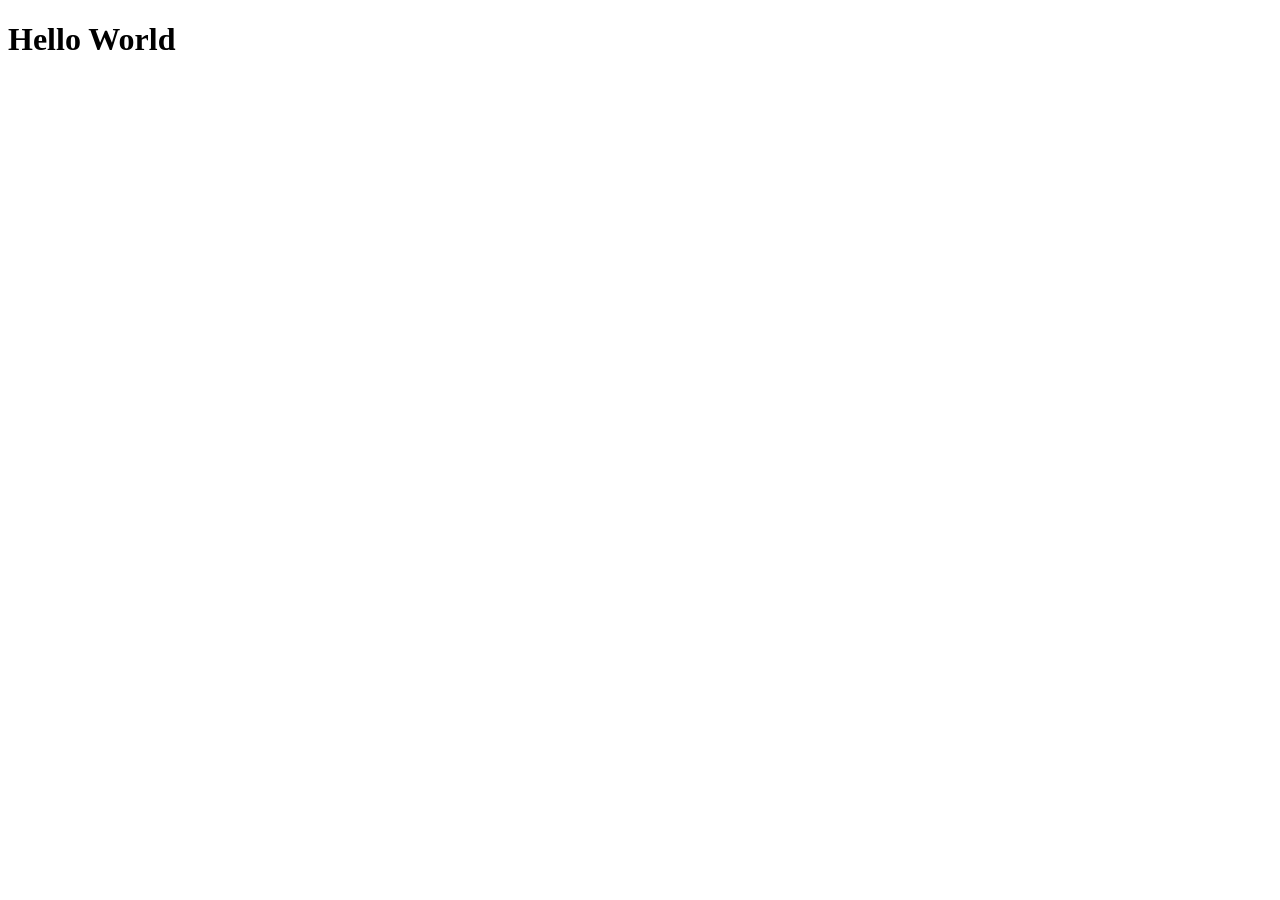
==== index.html @ 7d422c96 "starting_template" ====
<!doctype html>
<html lang="en">
  <head>
    <meta charset="UTF-8" />
    <meta name="viewport" content="width=device-width, initial-scale=1.0" />
    <title>Document</title>
  </head>
  <body>
    <h1>Hello World</h1>
  </body>
</html>
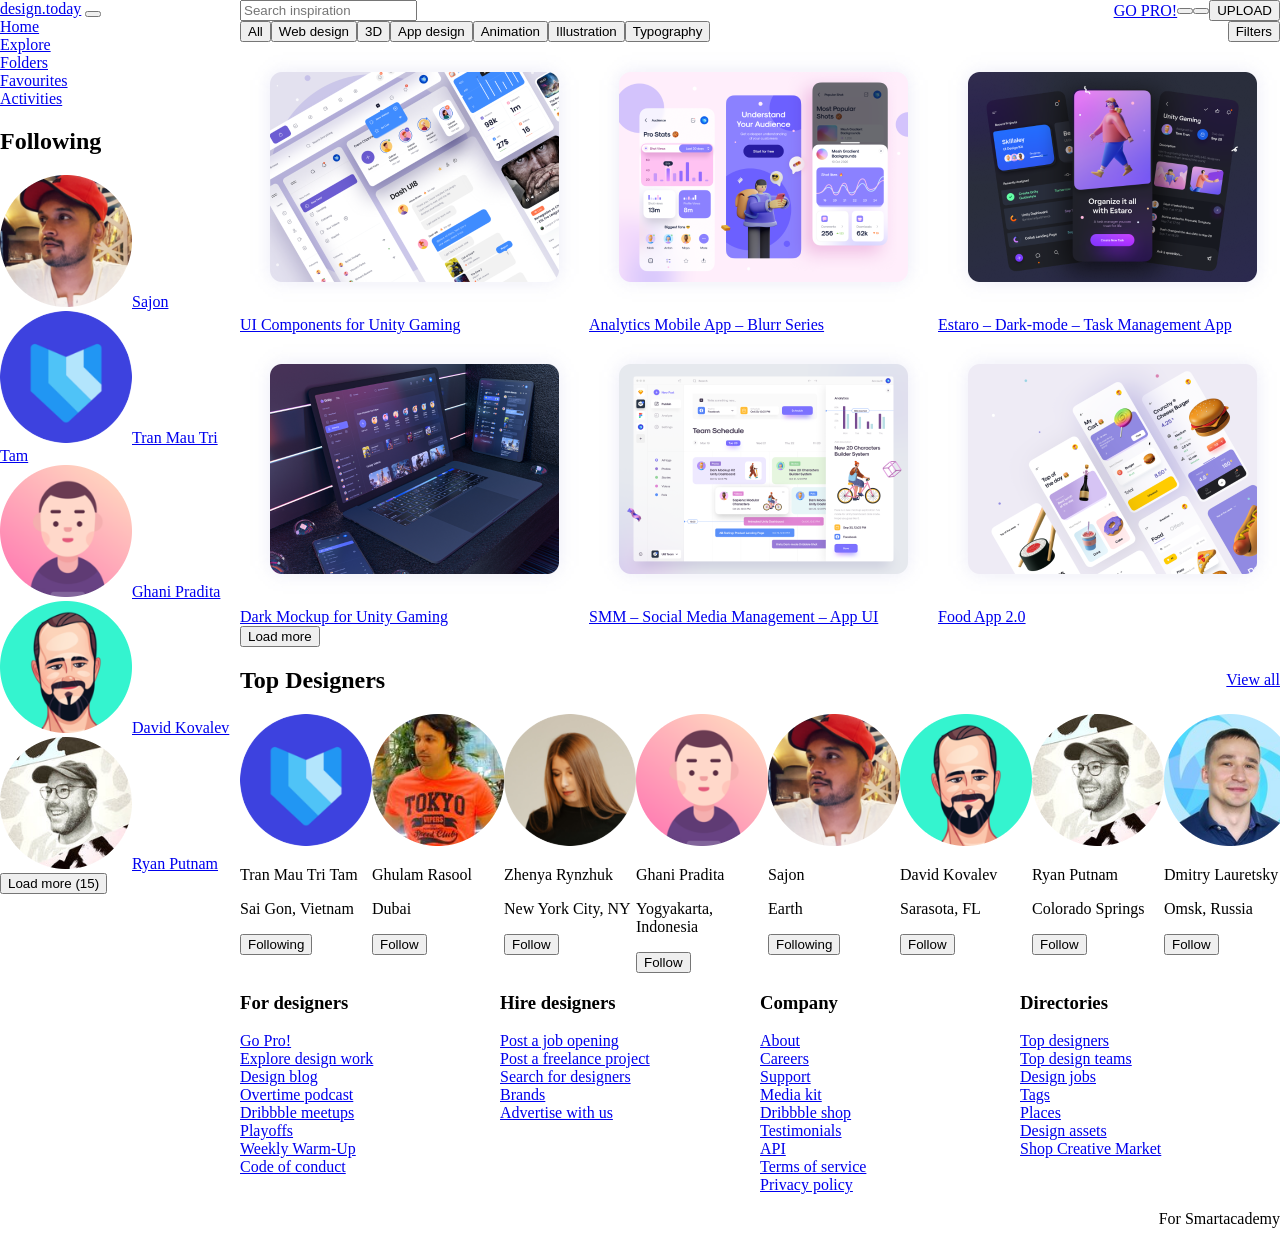
==== commit db9eb617: "added image assets. integrated in index file." ====
--- a/index.html
+++ b/index.html
@@ -3,9 +3,291 @@
   <head>
     <meta charset="UTF-8" />
     <meta name="viewport" content="width=device-width, initial-scale=1.0" />
-    <title>Document</title>
+    <title>Midterm Project</title>
+    <link rel="stylesheet" href="style.css" />
   </head>
   <body>
-    <h1>Hello World</h1>
+    <div class="app">
+      <!-- Left sidebar -->
+      <aside class="sidebar">
+        <div class="sidebar__header">
+          <a href="index.html" class="logo">design.today</a>
+          <button
+            type="button"
+            class="sidebar__menu"
+            aria-label="Menu"
+          ></button>
+        </div>
+
+        <nav class="sidebar__nav" aria-label="Primary">
+          <ul>
+            <li><a href="index.html" class="is-active">Home</a></li>
+            <li><a href="#">Explore</a></li>
+            <li><a href="#">Folders</a></li>
+            <li><a href="#">Favourites</a></li>
+            <li><a href="#">Activities</a></li>
+          </ul>
+        </nav>
+
+        <section class="sidebar__following">
+          <h2>Following</h2>
+          <ul>
+            <li>
+              <a href="#"
+                ><img src="src/images/Rectangle 67.png" alt="" /><span
+                  >Sajon</span
+                ></a
+              >
+            </li>
+            <li>
+              <a href="#"
+                ><img src="src/images/Rectangle 65.png" alt="" /><span
+                  >Tran Mau Tri Tam</span
+                ></a
+              >
+            </li>
+            <li>
+              <a href="#"
+                ><img src="src/images/Rectangle 70.png" alt="" /><span
+                  >Ghani Pradita</span
+                ></a
+              >
+            </li>
+            <li>
+              <a href="#"
+                ><img src="src/images/Rectangle 71.png" alt="" /><span
+                  >David Kovalev</span
+                ></a
+              >
+            </li>
+            <li>
+              <a href="#"
+                ><img src="src/images/Rectangle 68.png" alt="" /><span
+                  >Ryan Putnam</span
+                ></a
+              >
+            </li>
+          </ul>
+          <button type="button">Load more (15)</button>
+        </section>
+      </aside>
+
+      <!-- Main column -->
+      <div class="main">
+        <header class="topbar">
+          <form class="search" role="search">
+            <input type="search" placeholder="Search inspiration" />
+          </form>
+          <div class="topbar__actions">
+            <a href="#">GO PRO!</a>
+            <button type="button" aria-label="Messages"></button>
+            <button type="button" aria-label="Notifications"></button>
+            <a href="profile.html" aria-label="Profile"></a>
+            <button type="button" class="btn-upload">UPLOAD</button>
+          </div>
+        </header>
+
+        <main>
+          <!-- Category filters -->
+          <div class="filters">
+            <ul class="categories">
+              <li><button type="button" class="is-active">All</button></li>
+              <li><button type="button">Web design</button></li>
+              <li><button type="button">3D</button></li>
+              <li><button type="button">App design</button></li>
+              <li><button type="button">Animation</button></li>
+              <li><button type="button">Illustration</button></li>
+              <li><button type="button">Typography</button></li>
+            </ul>
+            <button type="button" class="filters__toggle">Filters</button>
+          </div>
+
+          <!-- Project gallery -->
+          <section class="gallery" aria-label="Projects">
+            <article class="shot">
+              <a href="#"
+                ><img src="src/images/Rectangle 45.png" alt="" /><span
+                  >UI Components for Unity Gaming</span
+                ></a
+              >
+            </article>
+            <article class="shot">
+              <a href="#"
+                ><img src="src/images/Rectangle 46.png" alt="" /><span
+                  >Analytics Mobile App – Blurr Series</span
+                ></a
+              >
+            </article>
+            <article class="shot">
+              <a href="#"
+                ><img src="src/images/Rectangle 47.png" alt="" /><span
+                  >Estaro – Dark-mode – Task Management App</span
+                ></a
+              >
+            </article>
+            <article class="shot">
+              <a href="#"
+                ><img src="src/images/Rectangle 48.png" alt="" /><span
+                  >Live streaming application for gamers.</span
+                ></a
+              >
+            </article>
+            <article class="shot">
+              <a href="#"
+                ><img src="src/images/Rectangle 45-1.png" alt="" /><span
+                  >Dark Mockup for Unity Gaming</span
+                ></a
+              >
+            </article>
+            <article class="shot">
+              <a href="#"
+                ><img src="src/images/Rectangle 46-1.png" alt="" /><span
+                  >SMM – Social Media Management – App UI</span
+                ></a
+              >
+            </article>
+            <article class="shot">
+              <a href="#"
+                ><img src="src/images/Rectangle 47-1.png" alt="" /><span
+                  >Food App 2.0</span
+                ></a
+              >
+            </article>
+            <article class="shot">
+              <a href="#"
+                ><img src="src/images/Rectangle 48-1.png" alt="" /><span
+                  >Live streaming application for gamers.</span
+                ></a
+              >
+            </article>
+          </section>
+
+          <button type="button" class="load-more">Load more</button>
+
+          <!-- Top designers -->
+          <section class="top-designers">
+            <div class="top-designers__header">
+              <h2>Top Designers</h2>
+              <a href="#">View all</a>
+            </div>
+            <ul class="designer-list">
+              <li>
+                <img src="src/images/Rectangle 65.png" alt="" />
+                <p>Tran Mau Tri Tam</p>
+                <p>Sai Gon, Vietnam</p>
+                <button type="button">Following</button>
+              </li>
+              <li>
+                <img src="src/images/Rectangle 69.png" alt="" />
+                <p>Ghulam Rasool</p>
+                <p>Dubai</p>
+                <button type="button">Follow</button>
+              </li>
+              <li>
+                <img src="src/images/Rectangle 66.png" alt="" />
+                <p>Zhenya Rynzhuk</p>
+                <p>New York City, NY</p>
+                <button type="button">Follow</button>
+              </li>
+              <li>
+                <img src="src/images/Rectangle 70.png" alt="" />
+                <p>Ghani Pradita</p>
+                <p>Yogyakarta, Indonesia</p>
+                <button type="button">Follow</button>
+              </li>
+              <li>
+                <img src="src/images/Rectangle 67.png" alt="" />
+                <p>Sajon</p>
+                <p>Earth</p>
+                <button type="button">Following</button>
+              </li>
+              <li>
+                <img src="src/images/Rectangle 71.png" alt="" />
+                <p>David Kovalev</p>
+                <p>Sarasota, FL</p>
+                <button type="button">Follow</button>
+              </li>
+              <li>
+                <img src="src/images/Rectangle 68.png" alt="" />
+                <p>Ryan Putnam</p>
+                <p>Colorado Springs</p>
+                <button type="button">Follow</button>
+              </li>
+              <li>
+                <img src="src/images/Rectangle 72.png" alt="" />
+                <p>Dmitry Lauretsky</p>
+                <p>Omsk, Russia</p>
+                <button type="button">Follow</button>
+              </li>
+            </ul>
+          </section>
+        </main>
+
+        <footer class="footer">
+          <div class="footer__columns">
+            <div>
+              <h3>For designers</h3>
+              <ul>
+                <li><a href="#">Go Pro!</a></li>
+                <li><a href="#">Explore design work</a></li>
+                <li><a href="#">Design blog</a></li>
+                <li><a href="#">Overtime podcast</a></li>
+                <li><a href="#">Dribbble meetups</a></li>
+                <li><a href="#">Playoffs</a></li>
+                <li><a href="#">Weekly Warm-Up</a></li>
+                <li><a href="#">Code of conduct</a></li>
+              </ul>
+            </div>
+
+            <div>
+              <h3>Hire designers</h3>
+              <ul>
+                <li><a href="#">Post a job opening</a></li>
+                <li><a href="#">Post a freelance project</a></li>
+                <li><a href="#">Search for designers</a></li>
+                <li><a href="#">Brands</a></li>
+                <li><a href="#">Advertise with us</a></li>
+              </ul>
+            </div>
+
+            <div>
+              <h3>Company</h3>
+              <ul>
+                <li><a href="#">About</a></li>
+                <li><a href="#">Careers</a></li>
+                <li><a href="#">Support</a></li>
+                <li><a href="#">Media kit</a></li>
+                <li><a href="#">Dribbble shop</a></li>
+                <li><a href="#">Testimonials</a></li>
+                <li><a href="#">API</a></li>
+                <li><a href="#">Terms of service</a></li>
+                <li><a href="#">Privacy policy</a></li>
+              </ul>
+            </div>
+
+            <div>
+              <h3>Directories</h3>
+              <ul>
+                <li><a href="#">Top designers</a></li>
+                <li><a href="#">Top design teams</a></li>
+                <li><a href="#">Design jobs</a></li>
+                <li><a href="#">Tags</a></li>
+                <li><a href="#">Places</a></li>
+                <li><a href="#">Design assets</a></li>
+                <li><a href="#">Shop Creative Market</a></li>
+              </ul>
+            </div>
+          </div>
+          <div class="footer__bottom">
+            <ul class="social">
+              <li><a href="#" aria-label="Facebook"></a></li>
+              <li><a href="#" aria-label="Instagram"></a></li>
+              <li><a href="#" aria-label="Twitter"></a></li>
+            </ul>
+            <p>For Smartacademy</p>
+          </div>
+        </footer>
+      </div>
+    </div>
   </body>
 </html>
--- a/style.css
+++ b/style.css
@@ -0,0 +1,83 @@
+/* Structural layout only — no visual styling */
+
+*,
+*::before,
+*::after {
+  box-sizing: border-box;
+}
+
+body {
+  margin: 0;
+}
+
+ul {
+  list-style: none;
+  margin: 0;
+  padding: 0;
+}
+
+.app {
+  display: flex;
+  min-height: 100vh;
+}
+
+.sidebar {
+  width: 240px;
+  flex-shrink: 0;
+}
+
+.main {
+  flex: 1;
+  min-width: 0;
+}
+
+.topbar {
+  display: flex;
+  align-items: center;
+  justify-content: space-between;
+}
+
+.topbar__actions {
+  display: flex;
+  align-items: center;
+}
+
+.filters {
+  display: flex;
+  align-items: center;
+  justify-content: space-between;
+}
+
+.categories {
+  display: flex;
+}
+
+.gallery {
+  display: grid;
+  grid-template-columns: repeat(4, 1fr);
+}
+
+.top-designers__header {
+  display: flex;
+  align-items: center;
+  justify-content: space-between;
+}
+
+.designer-list {
+  display: flex;
+}
+
+.footer__columns {
+  display: grid;
+  grid-template-columns: repeat(4, 1fr);
+}
+
+.footer__bottom {
+  display: flex;
+  align-items: center;
+  justify-content: space-between;
+}
+
+.social {
+  display: flex;
+}
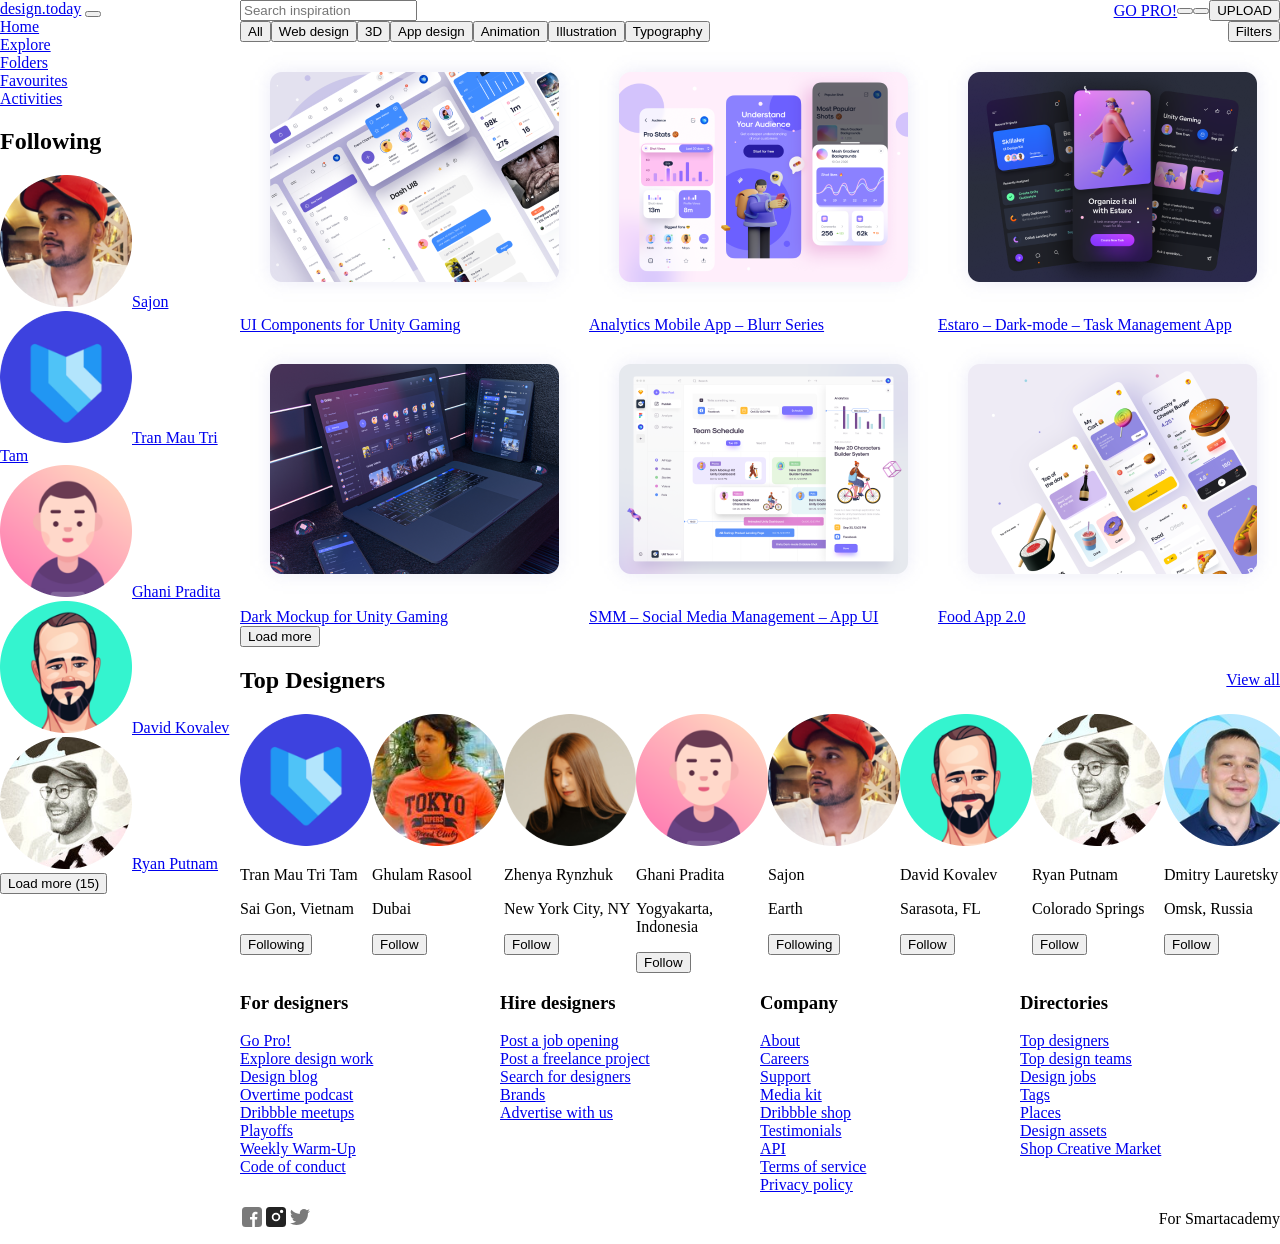
==== commit 7654674a: "added profile page content" ====
--- a/index.html
+++ b/index.html
@@ -12,14 +12,10 @@
       <aside class="sidebar">
         <div class="sidebar__header">
           <a href="index.html" class="logo">design.today</a>
-          <button
-            type="button"
-            class="sidebar__menu"
-            aria-label="Menu"
-          ></button>
+          <button type="button" class="sidebar__menu"></button>
         </div>
 
-        <nav class="sidebar__nav" aria-label="Primary">
+        <nav class="sidebar__nav">
           <ul>
             <li><a href="index.html" class="is-active">Home</a></li>
             <li><a href="#">Explore</a></li>
@@ -80,9 +76,9 @@
           </form>
           <div class="topbar__actions">
             <a href="#">GO PRO!</a>
-            <button type="button" aria-label="Messages"></button>
-            <button type="button" aria-label="Notifications"></button>
-            <a href="profile.html" aria-label="Profile"></a>
+            <button type="button"></button>
+            <button type="button"></button>
+            <a href="profile.html"></a>
             <button type="button" class="btn-upload">UPLOAD</button>
           </div>
         </header>
@@ -103,7 +99,7 @@
           </div>
 
           <!-- Project gallery -->
-          <section class="gallery" aria-label="Projects">
+          <section class="gallery">
             <article class="shot">
               <a href="#"
                 ><img src="src/images/Rectangle 45.png" alt="" /><span
@@ -280,9 +276,21 @@
           </div>
           <div class="footer__bottom">
             <ul class="social">
-              <li><a href="#" aria-label="Facebook"></a></li>
-              <li><a href="#" aria-label="Instagram"></a></li>
-              <li><a href="#" aria-label="Twitter"></a></li>
+              <li>
+                <a href="#"
+                  ><img src="src/images/Component 12 – 2.svg" alt=""
+                /></a>
+              </li>
+              <li>
+                <a href="#"
+                  ><img src="src/images/Component 13 – 2.svg" alt=""
+                /></a>
+              </li>
+              <li>
+                <a href="#"
+                  ><img src="src/images/Component 14 – 2.svg" alt=""
+                /></a>
+              </li>
             </ul>
             <p>For Smartacademy</p>
           </div>
--- a/style.css
+++ b/style.css
@@ -1,5 +1,3 @@
-/* Structural layout only — no visual styling */
-
 *,
 *::before,
 *::after {
@@ -81,3 +79,9 @@
 .social {
   display: flex;
 }
+
+/* profile.html */
+.orders-table {
+  width: 100%;
+  border-collapse: collapse;
+}
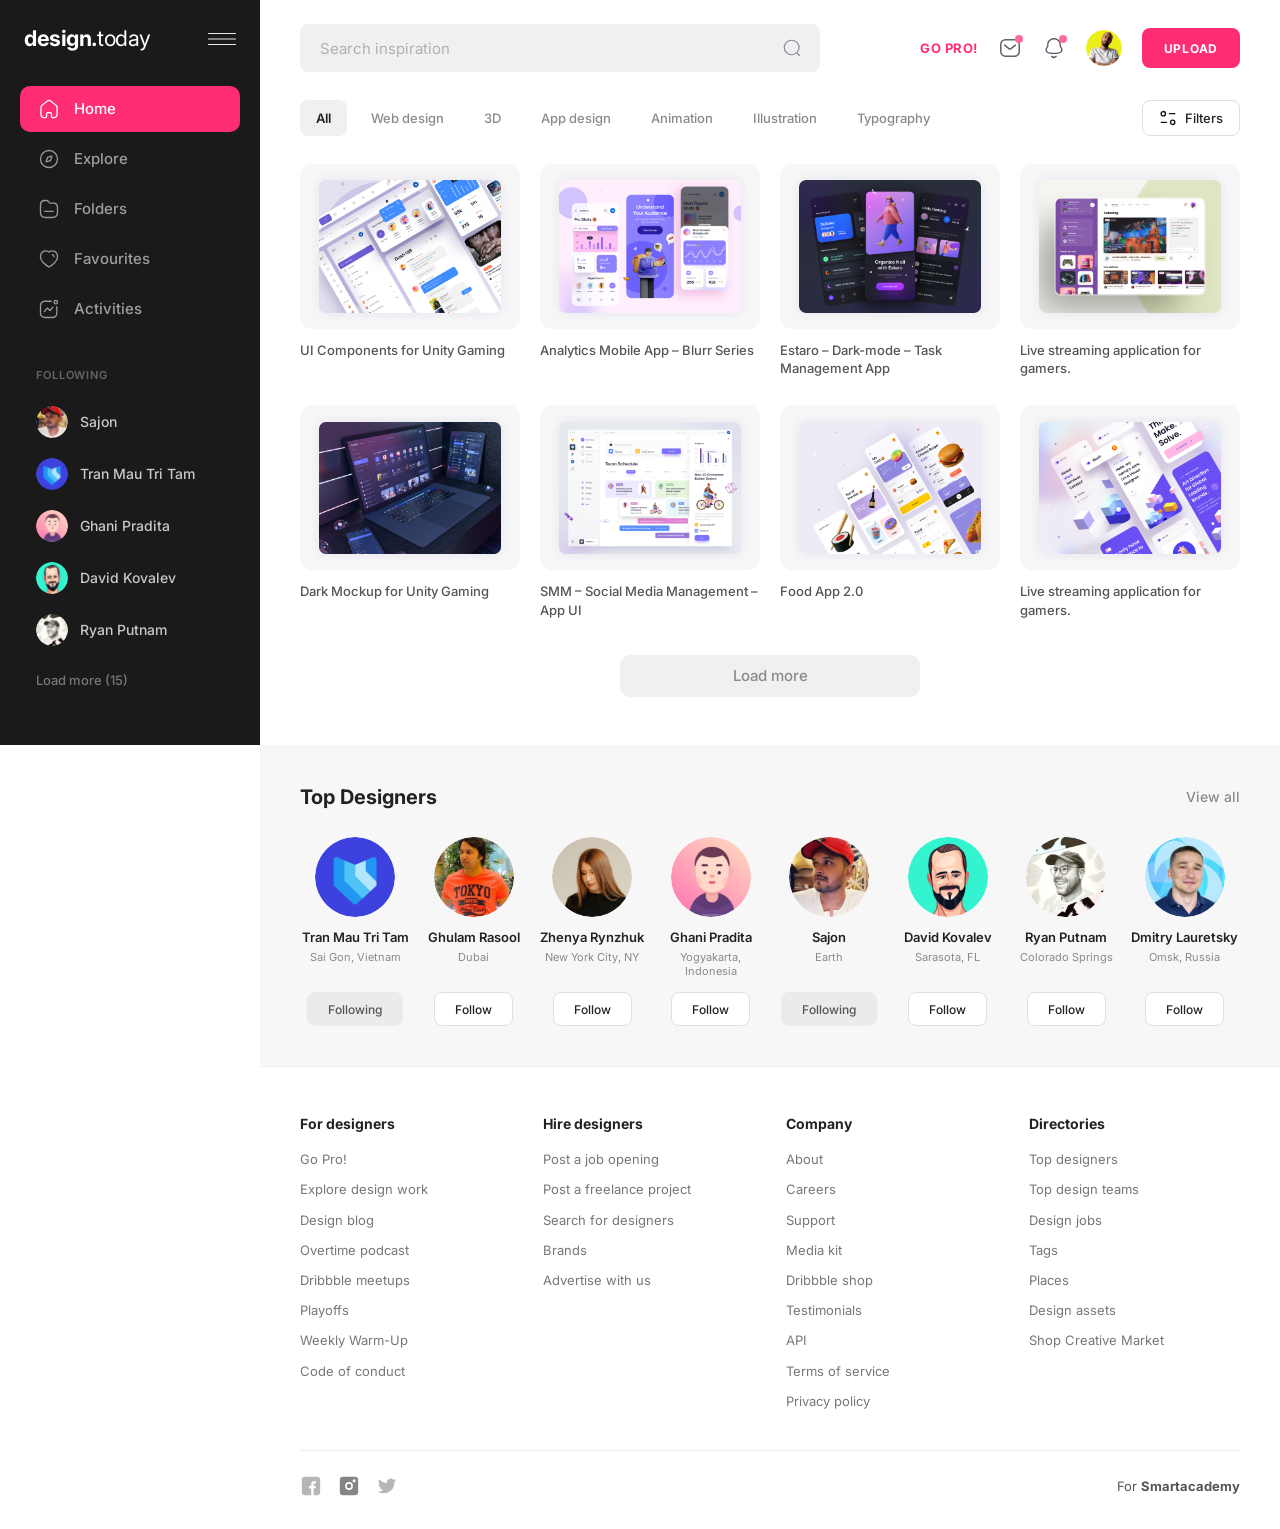
==== commit dff02e2a: "finalized the look - cut the grey sidebar length, added pink notifications circle, made rounded corn" ====
--- a/index.html
+++ b/index.html
@@ -8,294 +8,344 @@
   </head>
   <body>
     <div class="app">
-      <!-- Left sidebar -->
-      <aside class="sidebar">
-        <div class="sidebar__header">
-          <a href="index.html" class="logo">design.today</a>
-          <button type="button" class="sidebar__menu"></button>
+      <div class="app__top">
+        <!-- Left sidebar -->
+        <aside class="sidebar">
+          <div class="sidebar__header">
+            <a href="index.html" class="logo"><strong>design.</strong>today</a>
+            <button type="button" class="sidebar__menu" aria-label="Menu">
+              <img src="src/images/Group 7.svg" alt="" />
+            </button>
+          </div>
+
+          <nav class="sidebar__nav">
+            <ul>
+              <li>
+                <a href="index.html" class="is-active">
+                  <img src="src/images/Component 5 – 2.svg" alt="" width="22" height="22" />
+                  Home
+                </a>
+              </li>
+              <li>
+                <a href="#">
+                  <img src="src/images/Component 3 – 2.svg" alt="" width="22" height="22" />
+                  Explore
+                </a>
+              </li>
+              <li>
+                <a href="#">
+                  <img src="src/images/Component 4 – 2.svg" alt="" width="22" height="22" />
+                  Folders
+                </a>
+              </li>
+              <li>
+                <a href="#">
+                  <img
+                    class="sidebar__nav-icon--light"
+                    src="src/images/Component 6 – 2.svg"
+                    alt=""
+                    width="22"
+                    height="22"
+                  />
+                  Favourites
+                </a>
+              </li>
+              <li>
+                <a href="#">
+                  <img src="src/images/Component 1 – 2.svg" alt="" width="22" height="22" />
+                  Activities
+                </a>
+              </li>
+            </ul>
+          </nav>
+
+          <section class="sidebar__following">
+            <h2>Following</h2>
+            <ul>
+              <li>
+                <a href="#"
+                  ><img src="src/images/Rectangle 67.png" alt="" /><span
+                    >Sajon</span
+                  ></a
+                >
+              </li>
+              <li>
+                <a href="#"
+                  ><img src="src/images/Rectangle 65.png" alt="" /><span
+                    >Tran Mau Tri Tam</span
+                  ></a
+                >
+              </li>
+              <li>
+                <a href="#"
+                  ><img src="src/images/Rectangle 70.png" alt="" /><span
+                    >Ghani Pradita</span
+                  ></a
+                >
+              </li>
+              <li>
+                <a href="#"
+                  ><img src="src/images/Rectangle 71.png" alt="" /><span
+                    >David Kovalev</span
+                  ></a
+                >
+              </li>
+              <li>
+                <a href="#"
+                  ><img src="src/images/Rectangle 68.png" alt="" /><span
+                    >Ryan Putnam</span
+                  ></a
+                >
+              </li>
+            </ul>
+            <button type="button">Load more (15)</button>
+          </section>
+        </aside>
+
+        <!-- Main column -->
+        <div class="main">
+          <header class="topbar">
+            <form class="search" role="search">
+              <input type="search" placeholder="Search inspiration" />
+            </form>
+            <div class="topbar__actions">
+              <a href="#">GO PRO!</a>
+              <button
+                type="button"
+                class="topbar__icon"
+                aria-label="Notifications"
+              >
+                <img src="src/images/Component 11 – 2.svg" alt="" />
+                <span class="topbar__badge" aria-hidden="true"></span>
+              </button>
+              <button type="button" class="topbar__icon" aria-label="Messages">
+                <img src="src/images/Component 7 – 2.svg" alt="" />
+                <span class="topbar__badge" aria-hidden="true"></span>
+              </button>
+              <a href="profile.html" class="topbar__avatar">
+                <img src="src/images/Group 33.png" alt="Profile" />
+              </a>
+              <button type="button" class="btn-upload">UPLOAD</button>
+            </div>
+          </header>
+
+          <main>
+            <!-- Category filters -->
+            <div class="filters">
+              <ul class="categories">
+                <li><button type="button" class="is-active">All</button></li>
+                <li><button type="button">Web design</button></li>
+                <li><button type="button">3D</button></li>
+                <li><button type="button">App design</button></li>
+                <li><button type="button">Animation</button></li>
+                <li><button type="button">Illustration</button></li>
+                <li><button type="button">Typography</button></li>
+              </ul>
+              <button type="button" class="filters__toggle">
+                <img src="src/images/Group 18.svg" alt="" />
+                Filters
+              </button>
+            </div>
+
+            <!-- Project gallery -->
+            <section class="gallery">
+              <article class="shot">
+                <a href="#"
+                  ><img src="src/images/Rectangle 45.png" alt="" /><span
+                    >UI Components for Unity Gaming</span
+                  ></a
+                >
+              </article>
+              <article class="shot">
+                <a href="#"
+                  ><img src="src/images/Rectangle 46.png" alt="" /><span
+                    >Analytics Mobile App – Blurr Series</span
+                  ></a
+                >
+              </article>
+              <article class="shot">
+                <a href="#"
+                  ><img src="src/images/Rectangle 47.png" alt="" /><span
+                    >Estaro – Dark-mode – Task Management App</span
+                  ></a
+                >
+              </article>
+              <article class="shot">
+                <a href="#"
+                  ><img src="src/images/Rectangle 48.png" alt="" /><span
+                    >Live streaming application for gamers.</span
+                  ></a
+                >
+              </article>
+              <article class="shot">
+                <a href="#"
+                  ><img src="src/images/Rectangle 45-1.png" alt="" /><span
+                    >Dark Mockup for Unity Gaming</span
+                  ></a
+                >
+              </article>
+              <article class="shot">
+                <a href="#"
+                  ><img src="src/images/Rectangle 46-1.png" alt="" /><span
+                    >SMM – Social Media Management – App UI</span
+                  ></a
+                >
+              </article>
+              <article class="shot">
+                <a href="#"
+                  ><img src="src/images/Rectangle 47-1.png" alt="" /><span
+                    >Food App 2.0</span
+                  ></a
+                >
+              </article>
+              <article class="shot">
+                <a href="#"
+                  ><img src="src/images/Rectangle 48-1.png" alt="" /><span
+                    >Live streaming application for gamers.</span
+                  ></a
+                >
+              </article>
+            </section>
+
+            <button type="button" class="load-more">Load more</button>
+          </main>
         </div>
-
-        <nav class="sidebar__nav">
-          <ul>
-            <li><a href="index.html" class="is-active">Home</a></li>
-            <li><a href="#">Explore</a></li>
-            <li><a href="#">Folders</a></li>
-            <li><a href="#">Favourites</a></li>
-            <li><a href="#">Activities</a></li>
-          </ul>
-        </nav>
-
-        <section class="sidebar__following">
-          <h2>Following</h2>
-          <ul>
+      </div>
+
+      <!-- Top designers -->
+      <section class="top-designers">
+        <div class="top-designers__header">
+          <h2>Top Designers</h2>
+          <a href="#">View all</a>
+        </div>
+        <ul class="designer-list">
+          <li>
+            <img src="src/images/Rectangle 65.png" alt="" />
+            <p>Tran Mau Tri Tam</p>
+            <p>Sai Gon, Vietnam</p>
+            <button type="button">Following</button>
+          </li>
+          <li>
+            <img src="src/images/Rectangle 69.png" alt="" />
+            <p>Ghulam Rasool</p>
+            <p>Dubai</p>
+            <button type="button">Follow</button>
+          </li>
+          <li>
+            <img src="src/images/Rectangle 66.png" alt="" />
+            <p>Zhenya Rynzhuk</p>
+            <p>New York City, NY</p>
+            <button type="button">Follow</button>
+          </li>
+          <li>
+            <img src="src/images/Rectangle 70.png" alt="" />
+            <p>Ghani Pradita</p>
+            <p>Yogyakarta, Indonesia</p>
+            <button type="button">Follow</button>
+          </li>
+          <li>
+            <img src="src/images/Rectangle 67.png" alt="" />
+            <p>Sajon</p>
+            <p>Earth</p>
+            <button type="button">Following</button>
+          </li>
+          <li>
+            <img src="src/images/Rectangle 71.png" alt="" />
+            <p>David Kovalev</p>
+            <p>Sarasota, FL</p>
+            <button type="button">Follow</button>
+          </li>
+          <li>
+            <img src="src/images/Rectangle 68.png" alt="" />
+            <p>Ryan Putnam</p>
+            <p>Colorado Springs</p>
+            <button type="button">Follow</button>
+          </li>
+          <li>
+            <img src="src/images/Rectangle 72.png" alt="" />
+            <p>Dmitry Lauretsky</p>
+            <p>Omsk, Russia</p>
+            <button type="button">Follow</button>
+          </li>
+        </ul>
+      </section>
+
+      <footer class="footer">
+        <div class="footer__columns">
+          <div>
+            <h3>For designers</h3>
+            <ul>
+              <li><a href="#">Go Pro!</a></li>
+              <li><a href="#">Explore design work</a></li>
+              <li><a href="#">Design blog</a></li>
+              <li><a href="#">Overtime podcast</a></li>
+              <li><a href="#">Dribbble meetups</a></li>
+              <li><a href="#">Playoffs</a></li>
+              <li><a href="#">Weekly Warm-Up</a></li>
+              <li><a href="#">Code of conduct</a></li>
+            </ul>
+          </div>
+
+          <div>
+            <h3>Hire designers</h3>
+            <ul>
+              <li><a href="#">Post a job opening</a></li>
+              <li><a href="#">Post a freelance project</a></li>
+              <li><a href="#">Search for designers</a></li>
+              <li><a href="#">Brands</a></li>
+              <li><a href="#">Advertise with us</a></li>
+            </ul>
+          </div>
+
+          <div>
+            <h3>Company</h3>
+            <ul>
+              <li><a href="#">About</a></li>
+              <li><a href="#">Careers</a></li>
+              <li><a href="#">Support</a></li>
+              <li><a href="#">Media kit</a></li>
+              <li><a href="#">Dribbble shop</a></li>
+              <li><a href="#">Testimonials</a></li>
+              <li><a href="#">API</a></li>
+              <li><a href="#">Terms of service</a></li>
+              <li><a href="#">Privacy policy</a></li>
+            </ul>
+          </div>
+
+          <div>
+            <h3>Directories</h3>
+            <ul>
+              <li><a href="#">Top designers</a></li>
+              <li><a href="#">Top design teams</a></li>
+              <li><a href="#">Design jobs</a></li>
+              <li><a href="#">Tags</a></li>
+              <li><a href="#">Places</a></li>
+              <li><a href="#">Design assets</a></li>
+              <li><a href="#">Shop Creative Market</a></li>
+            </ul>
+          </div>
+        </div>
+        <div class="footer__bottom">
+          <ul class="social">
             <li>
               <a href="#"
-                ><img src="src/images/Rectangle 67.png" alt="" /><span
-                  >Sajon</span
-                ></a
-              >
+                ><img src="src/images/Component 12 – 2.svg" alt=""
+              /></a>
             </li>
             <li>
               <a href="#"
-                ><img src="src/images/Rectangle 65.png" alt="" /><span
-                  >Tran Mau Tri Tam</span
-                ></a
-              >
+                ><img src="src/images/Component 13 – 2.svg" alt=""
+              /></a>
             </li>
             <li>
               <a href="#"
-                ><img src="src/images/Rectangle 70.png" alt="" /><span
-                  >Ghani Pradita</span
-                ></a
-              >
-            </li>
-            <li>
-              <a href="#"
-                ><img src="src/images/Rectangle 71.png" alt="" /><span
-                  >David Kovalev</span
-                ></a
-              >
-            </li>
-            <li>
-              <a href="#"
-                ><img src="src/images/Rectangle 68.png" alt="" /><span
-                  >Ryan Putnam</span
-                ></a
-              >
+                ><img src="src/images/Component 14 – 2.svg" alt=""
+              /></a>
             </li>
           </ul>
-          <button type="button">Load more (15)</button>
-        </section>
-      </aside>
-
-      <!-- Main column -->
-      <div class="main">
-        <header class="topbar">
-          <form class="search" role="search">
-            <input type="search" placeholder="Search inspiration" />
-          </form>
-          <div class="topbar__actions">
-            <a href="#">GO PRO!</a>
-            <button type="button"></button>
-            <button type="button"></button>
-            <a href="profile.html"></a>
-            <button type="button" class="btn-upload">UPLOAD</button>
-          </div>
-        </header>
-
-        <main>
-          <!-- Category filters -->
-          <div class="filters">
-            <ul class="categories">
-              <li><button type="button" class="is-active">All</button></li>
-              <li><button type="button">Web design</button></li>
-              <li><button type="button">3D</button></li>
-              <li><button type="button">App design</button></li>
-              <li><button type="button">Animation</button></li>
-              <li><button type="button">Illustration</button></li>
-              <li><button type="button">Typography</button></li>
-            </ul>
-            <button type="button" class="filters__toggle">Filters</button>
-          </div>
-
-          <!-- Project gallery -->
-          <section class="gallery">
-            <article class="shot">
-              <a href="#"
-                ><img src="src/images/Rectangle 45.png" alt="" /><span
-                  >UI Components for Unity Gaming</span
-                ></a
-              >
-            </article>
-            <article class="shot">
-              <a href="#"
-                ><img src="src/images/Rectangle 46.png" alt="" /><span
-                  >Analytics Mobile App – Blurr Series</span
-                ></a
-              >
-            </article>
-            <article class="shot">
-              <a href="#"
-                ><img src="src/images/Rectangle 47.png" alt="" /><span
-                  >Estaro – Dark-mode – Task Management App</span
-                ></a
-              >
-            </article>
-            <article class="shot">
-              <a href="#"
-                ><img src="src/images/Rectangle 48.png" alt="" /><span
-                  >Live streaming application for gamers.</span
-                ></a
-              >
-            </article>
-            <article class="shot">
-              <a href="#"
-                ><img src="src/images/Rectangle 45-1.png" alt="" /><span
-                  >Dark Mockup for Unity Gaming</span
-                ></a
-              >
-            </article>
-            <article class="shot">
-              <a href="#"
-                ><img src="src/images/Rectangle 46-1.png" alt="" /><span
-                  >SMM – Social Media Management – App UI</span
-                ></a
-              >
-            </article>
-            <article class="shot">
-              <a href="#"
-                ><img src="src/images/Rectangle 47-1.png" alt="" /><span
-                  >Food App 2.0</span
-                ></a
-              >
-            </article>
-            <article class="shot">
-              <a href="#"
-                ><img src="src/images/Rectangle 48-1.png" alt="" /><span
-                  >Live streaming application for gamers.</span
-                ></a
-              >
-            </article>
-          </section>
-
-          <button type="button" class="load-more">Load more</button>
-
-          <!-- Top designers -->
-          <section class="top-designers">
-            <div class="top-designers__header">
-              <h2>Top Designers</h2>
-              <a href="#">View all</a>
-            </div>
-            <ul class="designer-list">
-              <li>
-                <img src="src/images/Rectangle 65.png" alt="" />
-                <p>Tran Mau Tri Tam</p>
-                <p>Sai Gon, Vietnam</p>
-                <button type="button">Following</button>
-              </li>
-              <li>
-                <img src="src/images/Rectangle 69.png" alt="" />
-                <p>Ghulam Rasool</p>
-                <p>Dubai</p>
-                <button type="button">Follow</button>
-              </li>
-              <li>
-                <img src="src/images/Rectangle 66.png" alt="" />
-                <p>Zhenya Rynzhuk</p>
-                <p>New York City, NY</p>
-                <button type="button">Follow</button>
-              </li>
-              <li>
-                <img src="src/images/Rectangle 70.png" alt="" />
-                <p>Ghani Pradita</p>
-                <p>Yogyakarta, Indonesia</p>
-                <button type="button">Follow</button>
-              </li>
-              <li>
-                <img src="src/images/Rectangle 67.png" alt="" />
-                <p>Sajon</p>
-                <p>Earth</p>
-                <button type="button">Following</button>
-              </li>
-              <li>
-                <img src="src/images/Rectangle 71.png" alt="" />
-                <p>David Kovalev</p>
-                <p>Sarasota, FL</p>
-                <button type="button">Follow</button>
-              </li>
-              <li>
-                <img src="src/images/Rectangle 68.png" alt="" />
-                <p>Ryan Putnam</p>
-                <p>Colorado Springs</p>
-                <button type="button">Follow</button>
-              </li>
-              <li>
-                <img src="src/images/Rectangle 72.png" alt="" />
-                <p>Dmitry Lauretsky</p>
-                <p>Omsk, Russia</p>
-                <button type="button">Follow</button>
-              </li>
-            </ul>
-          </section>
-        </main>
-
-        <footer class="footer">
-          <div class="footer__columns">
-            <div>
-              <h3>For designers</h3>
-              <ul>
-                <li><a href="#">Go Pro!</a></li>
-                <li><a href="#">Explore design work</a></li>
-                <li><a href="#">Design blog</a></li>
-                <li><a href="#">Overtime podcast</a></li>
-                <li><a href="#">Dribbble meetups</a></li>
-                <li><a href="#">Playoffs</a></li>
-                <li><a href="#">Weekly Warm-Up</a></li>
-                <li><a href="#">Code of conduct</a></li>
-              </ul>
-            </div>
-
-            <div>
-              <h3>Hire designers</h3>
-              <ul>
-                <li><a href="#">Post a job opening</a></li>
-                <li><a href="#">Post a freelance project</a></li>
-                <li><a href="#">Search for designers</a></li>
-                <li><a href="#">Brands</a></li>
-                <li><a href="#">Advertise with us</a></li>
-              </ul>
-            </div>
-
-            <div>
-              <h3>Company</h3>
-              <ul>
-                <li><a href="#">About</a></li>
-                <li><a href="#">Careers</a></li>
-                <li><a href="#">Support</a></li>
-                <li><a href="#">Media kit</a></li>
-                <li><a href="#">Dribbble shop</a></li>
-                <li><a href="#">Testimonials</a></li>
-                <li><a href="#">API</a></li>
-                <li><a href="#">Terms of service</a></li>
-                <li><a href="#">Privacy policy</a></li>
-              </ul>
-            </div>
-
-            <div>
-              <h3>Directories</h3>
-              <ul>
-                <li><a href="#">Top designers</a></li>
-                <li><a href="#">Top design teams</a></li>
-                <li><a href="#">Design jobs</a></li>
-                <li><a href="#">Tags</a></li>
-                <li><a href="#">Places</a></li>
-                <li><a href="#">Design assets</a></li>
-                <li><a href="#">Shop Creative Market</a></li>
-              </ul>
-            </div>
-          </div>
-          <div class="footer__bottom">
-            <ul class="social">
-              <li>
-                <a href="#"
-                  ><img src="src/images/Component 12 – 2.svg" alt=""
-                /></a>
-              </li>
-              <li>
-                <a href="#"
-                  ><img src="src/images/Component 13 – 2.svg" alt=""
-                /></a>
-              </li>
-              <li>
-                <a href="#"
-                  ><img src="src/images/Component 14 – 2.svg" alt=""
-                /></a>
-              </li>
-            </ul>
-            <p>For Smartacademy</p>
-          </div>
-        </footer>
-      </div>
+          <p>For <strong>Smartacademy</strong></p>
+        </div>
+      </footer>
     </div>
   </body>
 </html>
--- a/style.css
+++ b/style.css
@@ -1,11 +1,30 @@
+@import url("https://fonts.googleapis.com/css2?family=Inter:wght@400;500;600;700&display=swap");
+
+:root {
+  --pink: #ff2d75;
+  --bg-input: #f0f0f0;
+  --text: #222222;
+  --text-muted: #8a8a8a;
+  --border: #eeeeee;
+  --radius-pill: 8px;
+}
+
 *,
 *::before,
 *::after {
   box-sizing: border-box;
 }
 
+html {
+  font-size: 16px;
+}
+
 body {
   margin: 0;
+  font-family: "Inter", "Segoe UI", sans-serif;
+  color: var(--text);
+  background: #ffffff;
+  -webkit-font-smoothing: antialiased;
 }
 
 ul {
@@ -14,74 +33,805 @@
   padding: 0;
 }
 
+a {
+  color: inherit;
+  text-decoration: none;
+}
+
+button {
+  font-family: inherit;
+  cursor: pointer;
+  border: none;
+  background: none;
+  padding: 0;
+}
+
+img {
+  display: block;
+  max-width: 100%;
+}
+
+/* ========== Layout ========== */
 .app {
   display: flex;
+  flex-direction: column;
   min-height: 100vh;
 }
 
+.app__top {
+  display: flex;
+  align-items: stretch;
+}
+
 .sidebar {
-  width: 240px;
+  width: 260px;
   flex-shrink: 0;
+  background: #1a1a1a;
+  color: #fff;
+  padding: 28px 20px 32px;
+  display: flex;
+  flex-direction: column;
 }
 
 .main {
   flex: 1;
   min-width: 0;
-}
-
+  display: flex;
+  flex-direction: column;
+  background: #ffffff;
+}
+
+.main > main {
+  flex: 1;
+  padding: 8px 40px 48px;
+}
+
+/* ========== Sidebar ========== */
+.sidebar__header {
+  display: flex;
+  align-items: center;
+  justify-content: space-between;
+  margin-bottom: 36px;
+  padding: 0 4px;
+}
+
+.logo {
+  font-size: 1.35rem;
+  letter-spacing: -0.02em;
+  color: #fff;
+  line-height: 1;
+}
+
+.sidebar__menu {
+  width: 28px;
+  height: 20px;
+  opacity: 0.9;
+  flex-shrink: 0;
+}
+
+.sidebar__menu img {
+  width: 100%;
+  height: 100%;
+  display: block;
+  object-fit: contain;
+}
+
+.sidebar__nav {
+  margin-bottom: 36px;
+}
+
+.sidebar__nav ul {
+  display: flex;
+  flex-direction: column;
+  gap: 4px;
+}
+
+.sidebar__nav a {
+  display: flex;
+  align-items: center;
+  gap: 14px;
+  padding: 12px 18px;
+  border-radius: 10px;
+  color: #9e9e9e;
+  font-size: 0.9375rem;
+  font-weight: 500;
+  transition:
+    background 0.15s ease,
+    color 0.15s ease;
+}
+
+.sidebar__nav a img {
+  width: 22px;
+  height: 22px;
+  flex-shrink: 0;
+  object-fit: contain;
+  opacity: 0.55;
+}
+
+.sidebar__nav-icon--light {
+  filter: brightness(0) invert(1);
+  opacity: 0.45;
+}
+
+.sidebar__nav a:hover {
+  color: #ffffff;
+}
+
+.sidebar__nav a:hover img {
+  opacity: 0.9;
+}
+
+.sidebar__nav a.is-active {
+  background: var(--pink);
+  color: #fff;
+}
+
+.sidebar__nav a.is-active img {
+  opacity: 1;
+}
+
+.sidebar__nav a.is-active .sidebar__nav-icon--light {
+  opacity: 1;
+}
+
+/* Following */
+.sidebar__following h2 {
+  margin: 0 0 16px;
+  padding: 0 16px;
+  font-size: 0.6875rem;
+  font-weight: 600;
+  letter-spacing: 0.08em;
+  text-transform: uppercase;
+  color: #666;
+}
+
+.sidebar__following ul {
+  display: flex;
+  flex-direction: column;
+  gap: 4px;
+  margin-bottom: 8px;
+}
+
+.sidebar__following li a {
+  display: flex;
+  align-items: center;
+  gap: 12px;
+  padding: 8px 16px;
+  border-radius: 12px;
+  color: #c8c8c8;
+  font-size: 0.875rem;
+  font-weight: 500;
+  transition: background 0.15s ease;
+}
+
+.sidebar__following li a:hover {
+  background: rgba(255, 255, 255, 0.05);
+  color: #fff;
+}
+
+.sidebar__following img {
+  width: 32px;
+  height: 32px;
+  border-radius: 50%;
+  object-fit: cover;
+  flex-shrink: 0;
+}
+
+.sidebar__following > button {
+  display: block;
+  width: 100%;
+  padding: 10px 16px;
+  text-align: left;
+  color: #777;
+  font-size: 0.8125rem;
+  font-weight: 500;
+}
+
+.sidebar__following > button:hover {
+  color: #aaa;
+}
+
+/* ========== Topbar ========== */
 .topbar {
   display: flex;
   align-items: center;
   justify-content: space-between;
+  gap: 24px;
+  padding: 24px 40px 20px;
+}
+
+.search {
+  position: relative;
+  flex: 1;
+  max-width: 520px;
+}
+
+.search input {
+  width: 100%;
+  height: 48px;
+  padding: 0 48px 0 20px;
+  border: none;
+  border-radius: var(--radius-pill);
+  background: var(--bg-input);
+  font-family: inherit;
+  font-size: 0.9375rem;
+  color: var(--text);
+  outline: none;
+}
+
+.search input::placeholder {
+  color: #b0b0b0;
+}
+
+.search::after {
+  content: "";
+  position: absolute;
+  right: 18px;
+  top: 50%;
+  transform: translateY(-50%);
+  width: 20px;
+  height: 20px;
+  background: url("src/images/Component 9 – 2.svg") center / contain no-repeat;
+  opacity: 0.45;
+  pointer-events: none;
 }
 
 .topbar__actions {
   display: flex;
   align-items: center;
-}
-
+  gap: 20px;
+  flex-shrink: 0;
+}
+
+.topbar__actions > a:first-child {
+  color: var(--pink);
+  font-size: 0.8125rem;
+  font-weight: 700;
+  letter-spacing: 0.04em;
+  white-space: nowrap;
+}
+
+.topbar__actions > a:first-child:hover {
+  color: #e82568;
+}
+
+.topbar__icon {
+  position: relative;
+  width: 24px;
+  height: 24px;
+  opacity: 0.7;
+  transition: opacity 0.15s ease;
+}
+
+.topbar__icon:hover {
+  opacity: 1;
+}
+
+.topbar__icon img {
+  width: 100%;
+  height: 100%;
+  display: block;
+  object-fit: contain;
+}
+
+.topbar__badge {
+  position: absolute;
+  top: -1px;
+  right: -1px;
+  width: 8px;
+  height: 8px;
+  border-radius: 50%;
+  background: var(--pink);
+  pointer-events: none;
+}
+
+.topbar__avatar {
+  width: 36px;
+  height: 36px;
+  border-radius: 50%;
+  overflow: hidden;
+  flex-shrink: 0;
+  outline: 2px solid transparent;
+  transition: outline-color 0.15s ease;
+}
+
+.topbar__avatar img {
+  width: 100%;
+  height: 100%;
+  display: block;
+  object-fit: cover;
+}
+
+.topbar__avatar--icon {
+  display: grid;
+  place-items: center;
+  background-color: #fff;
+  border: 1px solid #e0e0e0;
+  overflow: visible;
+}
+
+.topbar__avatar--icon img {
+  width: 20px;
+  height: 20px;
+  object-fit: contain;
+}
+
+.topbar__avatar:hover {
+  outline-color: var(--pink);
+}
+
+.btn-upload {
+  height: 40px;
+  padding: 0 22px;
+  border-radius: 8px;
+  background: var(--pink);
+  color: #fff;
+  font-size: 0.75rem;
+  font-weight: 700;
+  letter-spacing: 0.06em;
+  transition: background 0.15s ease;
+}
+
+.btn-upload:hover {
+  background: #e82568;
+}
+
+/* ========== Filters ========== */
 .filters {
   display: flex;
   align-items: center;
   justify-content: space-between;
+  gap: 16px;
+  margin-bottom: 28px;
+  flex-wrap: wrap;
 }
 
 .categories {
   display: flex;
-}
-
+  flex-wrap: wrap;
+  gap: 8px;
+}
+
+.categories button {
+  height: 36px;
+  padding: 0 16px;
+  border-radius: var(--radius-pill);
+  background: transparent;
+  color: var(--text-muted);
+  font-size: 0.8125rem;
+  font-weight: 500;
+  transition:
+    background 0.15s ease,
+    color 0.15s ease;
+}
+
+.categories button:hover {
+  background: var(--bg-input);
+  color: var(--text);
+}
+
+.categories button.is-active {
+  background: var(--bg-input);
+  color: var(--text);
+  font-weight: 600;
+}
+
+.filters__toggle {
+  display: inline-flex;
+  align-items: center;
+  gap: 8px;
+  height: 36px;
+  padding: 0 16px;
+  border: 1px solid #e0e0e0;
+  border-radius: var(--radius-pill);
+  background: #fff;
+  color: var(--text);
+  font-size: 0.8125rem;
+  font-weight: 500;
+}
+
+.filters__toggle img {
+  width: 18px;
+  height: 18px;
+  display: block;
+  object-fit: contain;
+}
+
+.filters__toggle:hover {
+  background: #fafafa;
+  border-color: #d0d0d0;
+}
+
+/* ========== Gallery ========== */
 .gallery {
   display: grid;
   grid-template-columns: repeat(4, 1fr);
+  gap: 28px 20px;
+  margin-bottom: 36px;
+}
+
+.shot a {
+  display: flex;
+  flex-direction: column;
+  gap: 12px;
+}
+
+.shot img {
+  width: 100%;
+  aspect-ratio: 4 / 3;
+  object-fit: cover;
+  border-radius: 12px;
+  background: #f7f7f7;
+  transition: opacity 0.2s ease;
+}
+
+.shot a:hover img {
+  opacity: 0.92;
+}
+
+.shot span {
+  font-size: 0.8125rem;
+  font-weight: 500;
+  color: #555;
+  line-height: 1.4;
+}
+
+.load-more {
+  display: block;
+  width: 300px;
+  max-width: 100%;
+  height: 42px;
+  margin: 0 auto;
+  border-radius: 10px;
+  background: var(--bg-input);
+  color: var(--text-muted);
+  font-size: 0.9375rem;
+  font-weight: 500;
+  transition:
+    background 0.15s ease,
+    color 0.15s ease;
+}
+
+.load-more:hover {
+  background: #e4e4e4;
+  color: var(--text);
+}
+
+/* ========== Top Designers ========== */
+.top-designers {
+  margin-left: 260px;
+  padding: 40px;
+  background: #f7f7f7;
 }
 
 .top-designers__header {
   display: flex;
   align-items: center;
   justify-content: space-between;
+  margin-bottom: 28px;
+}
+
+.top-designers__header h2 {
+  margin: 0;
+  font-size: 1.25rem;
+  font-weight: 700;
+  color: var(--text);
+}
+
+.top-designers__header a {
+  font-size: 0.875rem;
+  font-weight: 500;
+  color: var(--text-muted);
+}
+
+.top-designers__header a:hover {
+  color: var(--pink);
 }
 
 .designer-list {
   display: flex;
+  gap: 8px;
+  overflow-x: auto;
+  scrollbar-width: none;
+}
+
+.designer-list::-webkit-scrollbar {
+  display: none;
+}
+
+.designer-list li {
+  flex: 1 1 0;
+  min-width: 0;
+  display: flex;
+  flex-direction: column;
+  align-items: center;
+  text-align: center;
+  gap: 4px;
+}
+
+.designer-list img {
+  width: 80px;
+  height: 80px;
+  border-radius: 50%;
+  object-fit: cover;
+  margin-bottom: 8px;
+  flex-shrink: 0;
+}
+
+.designer-list p:first-of-type {
+  margin: 0;
+  font-size: 0.8125rem;
+  font-weight: 600;
+  color: var(--text);
+  line-height: 1.3;
+}
+
+.designer-list p:last-of-type {
+  margin: 0 0 10px;
+  font-size: 0.6875rem;
+  font-weight: 400;
+  color: var(--text-muted);
+  line-height: 1.3;
+}
+
+.designer-list button {
+  height: 34px;
+  padding: 0 20px;
+  margin-top: auto;
+  border-radius: var(--radius-pill);
+  border: 1px solid #e0e0e0;
+  background: #fff;
+  color: var(--text);
+  font-size: 0.75rem;
+  font-weight: 500;
+  transition:
+    background 0.15s ease,
+    border-color 0.15s ease;
+}
+
+.designer-list button:hover {
+  background: var(--bg-input);
+}
+
+.designer-list li:nth-child(1) button,
+.designer-list li:nth-child(5) button {
+  border-color: transparent;
+  background: #ebebeb;
+  color: #555;
+}
+
+/* ========== profile.html ========== */
+/* ========== Orders table ========== */
+.orders {
+  padding: 24px 0 80px;
+}
+
+.orders-table {
+  width: 100%;
+  border-collapse: collapse;
+  font-size: 0.875rem;
+}
+
+.orders-table thead th {
+  padding: 14px 16px;
+  text-align: left;
+  font-weight: 500;
+  color: var(--text-muted);
+  border-bottom: 1px solid var(--border);
+  white-space: nowrap;
+}
+
+.orders-table tbody td {
+  padding: 18px 16px;
+  color: #888;
+  border-bottom: 1px solid var(--border);
+  white-space: nowrap;
+}
+
+.orders-table tbody tr:hover {
+  background: #f3f3f3;
+}
+
+.orders-table tbody tr:hover td {
+  color: #555;
+  font-weight: 500;
+  border-radius: var(--radius-pill);
+}
+
+.orders-table .is-accent td {
+  color: var(--pink);
+  font-weight: 500;
+}
+
+.orders-table tbody tr.is-accent:hover td {
+  color: var(--pink);
+}
+
+/* ========== Footer ========== */
+.footer {
+  margin-left: 260px;
+  padding: 48px 40px 32px;
+  border-top: 1px solid var(--border);
+  margin-top: auto;
 }
 
 .footer__columns {
   display: grid;
   grid-template-columns: repeat(4, 1fr);
+  gap: 32px;
+  margin-bottom: 40px;
+}
+
+.footer__columns h3 {
+  margin: 0 0 16px;
+  font-size: 0.875rem;
+  font-weight: 700;
+  color: var(--text);
+}
+
+.footer__columns ul {
+  display: flex;
+  flex-direction: column;
+  gap: 10px;
+}
+
+.footer__columns a {
+  font-size: 0.8125rem;
+  color: #777;
+  line-height: 1.4;
+}
+
+.footer__columns a:hover {
+  color: var(--pink);
 }
 
 .footer__bottom {
   display: flex;
   align-items: center;
   justify-content: space-between;
+  padding-top: 24px;
+  border-top: 1px solid var(--border);
 }
 
 .social {
   display: flex;
-}
-
-/* profile.html */
-.orders-table {
-  width: 100%;
-  border-collapse: collapse;
-}
+  align-items: center;
+  gap: 16px;
+}
+
+.social img {
+  width: 22px;
+  height: 22px;
+  opacity: 0.55;
+  transition: opacity 0.15s ease;
+}
+
+.social a:hover img {
+  opacity: 0.9;
+}
+
+.footer__bottom p {
+  margin: 0;
+  font-size: 0.8125rem;
+  color: #555;
+}
+
+/* ========== Media queries ========== */
+@media (max-width: 1200px) {
+  .gallery {
+    grid-template-columns: repeat(3, 1fr);
+  }
+
+  .designer-list li {
+    min-width: 100px;
+  }
+}
+
+@media (max-width: 960px) {
+  .sidebar {
+    width: 220px;
+  }
+
+  .main > main,
+  .topbar,
+  .footer {
+    padding-left: 24px;
+    padding-right: 24px;
+  }
+
+  .top-designers,
+  .footer {
+    margin-left: 220px;
+  }
+
+  .top-designers {
+    padding: 32px 24px;
+  }
+
+  .gallery {
+    grid-template-columns: repeat(2, 1fr);
+    gap: 20px 16px;
+  }
+
+  .footer__columns {
+    grid-template-columns: repeat(2, 1fr);
+  }
+
+  .search {
+    max-width: 360px;
+  }
+}
+
+@media (max-width: 720px) {
+  .app__top {
+    flex-direction: column;
+  }
+
+  .sidebar {
+    width: 100%;
+    height: auto;
+    position: relative;
+    padding: 20px;
+  }
+
+  .sidebar__following {
+    display: none;
+  }
+
+  .sidebar__nav ul {
+    flex-direction: row;
+    flex-wrap: wrap;
+  }
+
+  .top-designers,
+  .footer {
+    margin-left: 0;
+  }
+
+  .topbar {
+    flex-wrap: wrap;
+    gap: 12px;
+  }
+
+  .search {
+    max-width: none;
+    order: 3;
+    flex: 1 1 100%;
+  }
+
+  .gallery {
+    grid-template-columns: 1fr 1fr;
+  }
+
+  .orders {
+    overflow-x: auto;
+  }
+
+  .orders-table {
+    min-width: 640px;
+  }
+}
+
+@media (max-width: 480px) {
+  .gallery {
+    grid-template-columns: 1fr;
+  }
+
+  .footer__columns {
+    grid-template-columns: 1fr;
+  }
+
+  .topbar__actions > a:first-child {
+    display: none;
+  }
+
+  .categories {
+    gap: 6px;
+  }
+
+  .categories button {
+    height: 32px;
+    padding: 0 12px;
+    font-size: 0.75rem;
+  }
+}
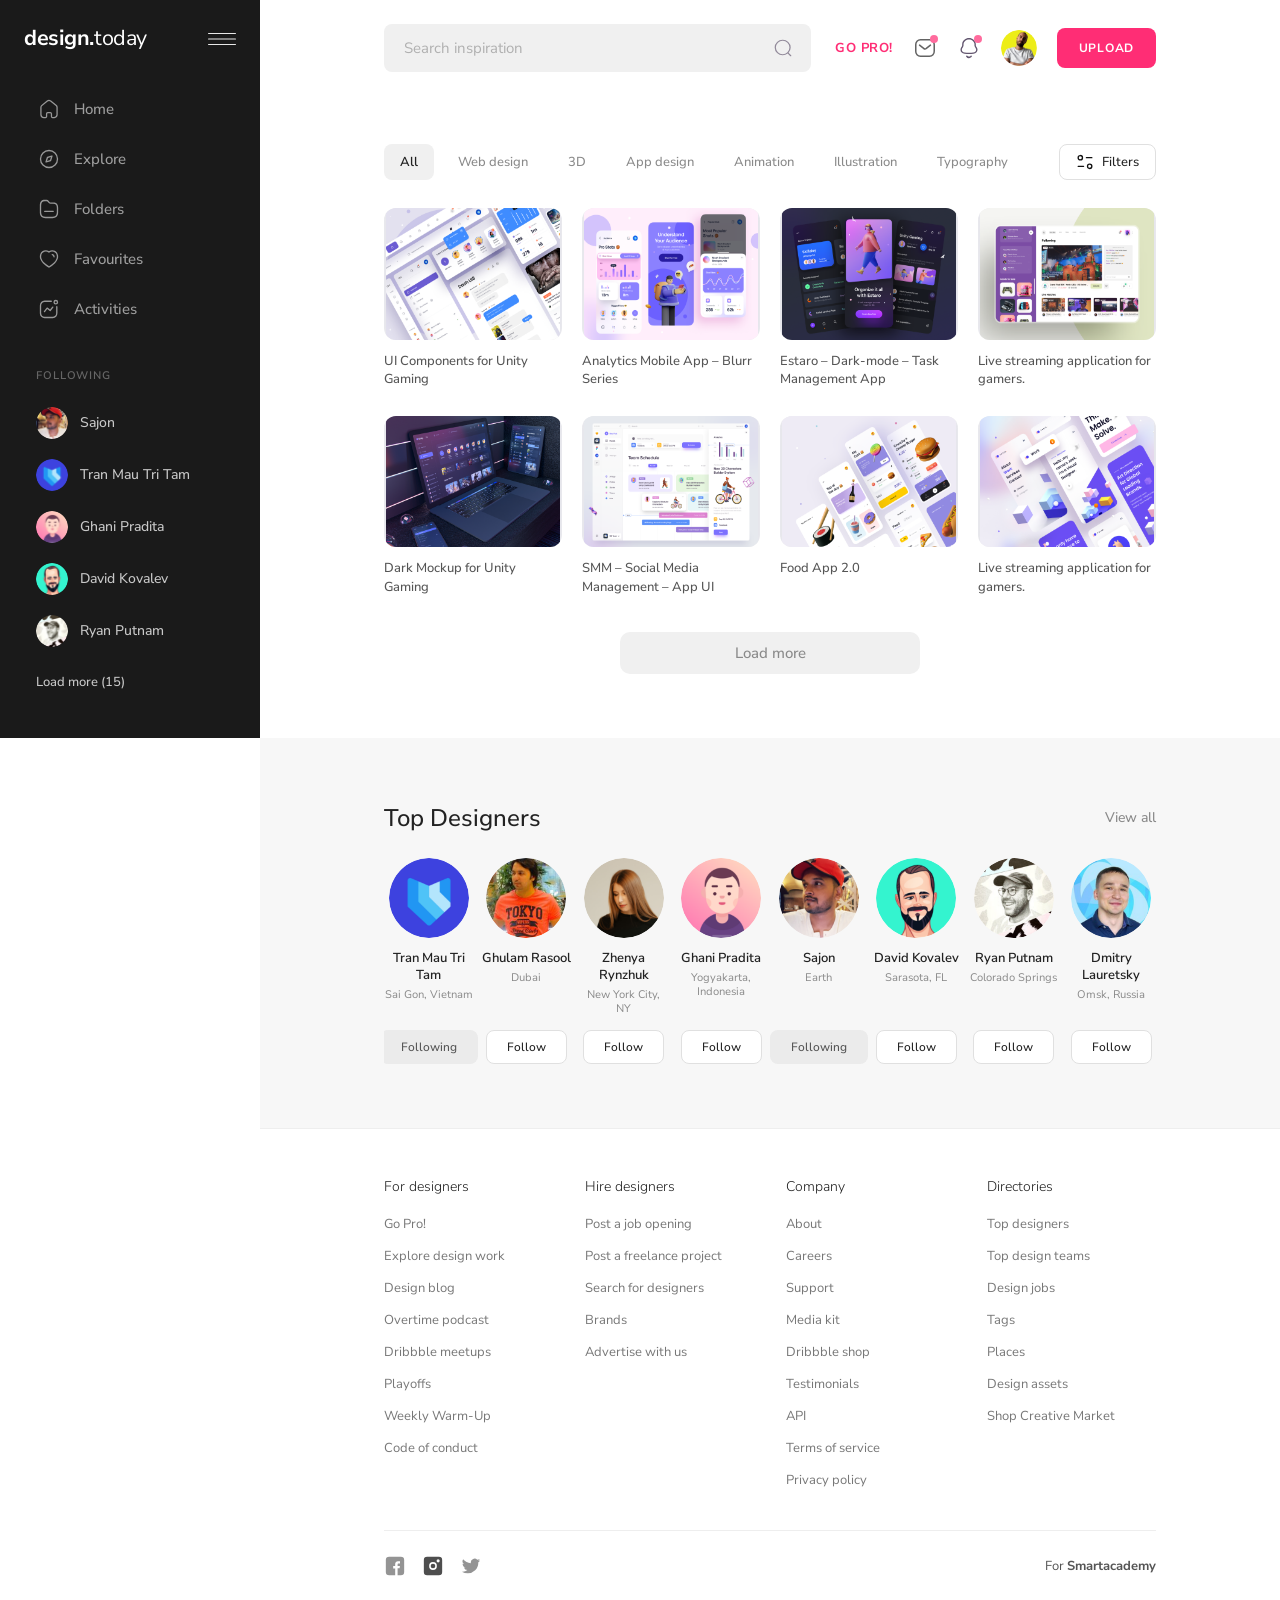
==== commit 84298d3a: "added metatags, corrected font, font weights, opacity for social icons, corrected media queries" ====
--- a/index.html
+++ b/index.html
@@ -4,44 +4,82 @@
     <meta charset="UTF-8" />
     <meta name="viewport" content="width=device-width, initial-scale=1.0" />
     <title>Midterm Project</title>
+
+    <meta
+      name="description"
+      content="Discover web design, UI, illustration, animation, and typography inspiration on design.today."
+    />
+    <meta
+      name="keywords"
+      content="design inspiration, web design, UI design, illustration, animation, typography"
+    />
+    <meta name="author" content="design.today" />
+    <meta name="robots" content="index, follow" />
+    <meta name="googlebot" content="index, follow" />
+    <meta property="og:type" content="website" />
+    <meta property="og:site_name" content="design.today" />
+    <meta property="og:title" content="design.today — Design Inspiration" />
+    <meta
+      property="og:description"
+      content="Discover web design, UI, illustration, animation, and typography inspiration on design.today."
+    />
+    <meta property="og:url" content="https://design.today/" />
+    <meta property="og:image" content="src/images/Rectangle 40.png" />
+    <meta property="og:locale" content="en_US" />
+
     <link rel="stylesheet" href="style.css" />
   </head>
   <body>
     <div class="app">
-      <div class="app__top">
+      <div class="app_top">
         <!-- Left sidebar -->
         <aside class="sidebar">
-          <div class="sidebar__header">
+          <div class="sidebar_header">
             <a href="index.html" class="logo"><strong>design.</strong>today</a>
-            <button type="button" class="sidebar__menu" aria-label="Menu">
+            <button type="button" class="sidebar_menu">
               <img src="src/images/Group 7.svg" alt="" />
             </button>
           </div>
 
-          <nav class="sidebar__nav">
-            <ul>
-              <li>
-                <a href="index.html" class="is-active">
-                  <img src="src/images/Component 5 – 2.svg" alt="" width="22" height="22" />
+          <nav class="sidebar_nav">
+            <ul>
+              <li>
+                <a href="index.html">
+                  <img
+                    src="src/images/Component 5 – 2.svg"
+                    alt=""
+                    width="22"
+                    height="22"
+                  />
                   Home
                 </a>
               </li>
               <li>
                 <a href="#">
-                  <img src="src/images/Component 3 – 2.svg" alt="" width="22" height="22" />
+                  <img
+                    src="src/images/Component 3 – 2.svg"
+                    alt=""
+                    width="22"
+                    height="22"
+                  />
                   Explore
                 </a>
               </li>
               <li>
                 <a href="#">
-                  <img src="src/images/Component 4 – 2.svg" alt="" width="22" height="22" />
+                  <img
+                    src="src/images/Component 4 – 2.svg"
+                    alt=""
+                    width="22"
+                    height="22"
+                  />
                   Folders
                 </a>
               </li>
               <li>
                 <a href="#">
                   <img
-                    class="sidebar__nav-icon--light"
+                    class="sidebar_nav-icon--light"
                     src="src/images/Component 6 – 2.svg"
                     alt=""
                     width="22"
@@ -52,14 +90,19 @@
               </li>
               <li>
                 <a href="#">
-                  <img src="src/images/Component 1 – 2.svg" alt="" width="22" height="22" />
+                  <img
+                    src="src/images/Component 1 – 2.svg"
+                    alt=""
+                    width="22"
+                    height="22"
+                  />
                   Activities
                 </a>
               </li>
             </ul>
           </nav>
 
-          <section class="sidebar__following">
+          <section class="sidebar_following">
             <h2>Following</h2>
             <ul>
               <li>
@@ -102,27 +145,23 @@
           </section>
         </aside>
 
-        <!-- Main column -->
+        <!-- Main content -->
         <div class="main">
           <header class="topbar">
             <form class="search" role="search">
               <input type="search" placeholder="Search inspiration" />
             </form>
-            <div class="topbar__actions">
+            <div class="topbar_actions">
               <a href="#">GO PRO!</a>
-              <button
-                type="button"
-                class="topbar__icon"
-                aria-label="Notifications"
-              >
+              <button type="button" class="topbar_icon">
                 <img src="src/images/Component 11 – 2.svg" alt="" />
-                <span class="topbar__badge" aria-hidden="true"></span>
+                <span class="topbar_badge"></span>
               </button>
-              <button type="button" class="topbar__icon" aria-label="Messages">
+              <button type="button" class="topbar_icon">
                 <img src="src/images/Component 7 – 2.svg" alt="" />
-                <span class="topbar__badge" aria-hidden="true"></span>
+                <span class="topbar_badge"></span>
               </button>
-              <a href="profile.html" class="topbar__avatar">
+              <a href="profile.html" class="topbar_avatar">
                 <img src="src/images/Group 33.png" alt="Profile" />
               </a>
               <button type="button" class="btn-upload">UPLOAD</button>
@@ -141,7 +180,7 @@
                 <li><button type="button">Illustration</button></li>
                 <li><button type="button">Typography</button></li>
               </ul>
-              <button type="button" class="filters__toggle">
+              <button type="button" class="filters_toggle">
                 <img src="src/images/Group 18.svg" alt="" />
                 Filters
               </button>
@@ -150,60 +189,100 @@
             <!-- Project gallery -->
             <section class="gallery">
               <article class="shot">
-                <a href="#"
-                  ><img src="src/images/Rectangle 45.png" alt="" /><span
-                    >UI Components for Unity Gaming</span
-                  ></a
-                >
-              </article>
-              <article class="shot">
-                <a href="#"
-                  ><img src="src/images/Rectangle 46.png" alt="" /><span
-                    >Analytics Mobile App – Blurr Series</span
-                  ></a
-                >
-              </article>
-              <article class="shot">
-                <a href="#"
-                  ><img src="src/images/Rectangle 47.png" alt="" /><span
-                    >Estaro – Dark-mode – Task Management App</span
-                  ></a
-                >
-              </article>
-              <article class="shot">
-                <a href="#"
-                  ><img src="src/images/Rectangle 48.png" alt="" /><span
-                    >Live streaming application for gamers.</span
-                  ></a
-                >
-              </article>
-              <article class="shot">
-                <a href="#"
-                  ><img src="src/images/Rectangle 45-1.png" alt="" /><span
-                    >Dark Mockup for Unity Gaming</span
-                  ></a
-                >
-              </article>
-              <article class="shot">
-                <a href="#"
-                  ><img src="src/images/Rectangle 46-1.png" alt="" /><span
-                    >SMM – Social Media Management – App UI</span
-                  ></a
-                >
-              </article>
-              <article class="shot">
-                <a href="#"
-                  ><img src="src/images/Rectangle 47-1.png" alt="" /><span
-                    >Food App 2.0</span
-                  ></a
-                >
-              </article>
-              <article class="shot">
-                <a href="#"
-                  ><img src="src/images/Rectangle 48-1.png" alt="" /><span
-                    >Live streaming application for gamers.</span
-                  ></a
-                >
+                <a href="#">
+                  <span class="shot_media">
+                    <img src="src/images/Rectangle 45.png" alt="" />
+                    <span class="shot_actions">
+                      <img src="src/images/Component 10 – 1.svg" alt="" />
+                      <img src="src/images/Component 6 – 2.svg" alt="" />
+                    </span>
+                  </span>
+                  <span>UI Components for Unity Gaming</span>
+                </a>
+              </article>
+              <article class="shot">
+                <a href="#">
+                  <span class="shot_media">
+                    <img src="src/images/Rectangle 46.png" alt="" />
+                    <span class="shot_actions">
+                      <img src="src/images/Component 10 – 1.svg" alt="" />
+                      <img src="src/images/Component 6 – 2.svg" alt="" />
+                    </span>
+                  </span>
+                  <span>Analytics Mobile App – Blurr Series</span>
+                </a>
+              </article>
+              <article class="shot">
+                <a href="#">
+                  <span class="shot_media">
+                    <img src="src/images/Rectangle 47.png" alt="" />
+                    <span class="shot_actions">
+                      <img src="src/images/Component 10 – 1.svg" alt="" />
+                      <img src="src/images/Component 6 – 2.svg" alt="" />
+                    </span>
+                  </span>
+                  <span>Estaro – Dark-mode – Task Management App</span>
+                </a>
+              </article>
+              <article class="shot">
+                <a href="#">
+                  <span class="shot_media">
+                    <img src="src/images/Rectangle 48.png" alt="" />
+                    <span class="shot_actions">
+                      <img src="src/images/Component 10 – 1.svg" alt="" />
+                      <img src="src/images/Component 6 – 2.svg" alt="" />
+                    </span>
+                  </span>
+                  <span>Live streaming application for gamers.</span>
+                </a>
+              </article>
+              <article class="shot">
+                <a href="#">
+                  <span class="shot_media">
+                    <img src="src/images/Rectangle 45-1.png" alt="" />
+                    <span class="shot_actions">
+                      <img src="src/images/Component 10 – 1.svg" alt="" />
+                      <img src="src/images/Component 6 – 2.svg" alt="" />
+                    </span>
+                  </span>
+                  <span>Dark Mockup for Unity Gaming</span>
+                </a>
+              </article>
+              <article class="shot">
+                <a href="#">
+                  <span class="shot_media">
+                    <img src="src/images/Rectangle 46-1.png" alt="" />
+                    <span class="shot_actions">
+                      <img src="src/images/Component 10 – 1.svg" alt="" />
+                      <img src="src/images/Component 6 – 2.svg" alt="" />
+                    </span>
+                  </span>
+                  <span>SMM – Social Media Management – App UI</span>
+                </a>
+              </article>
+              <article class="shot">
+                <a href="#">
+                  <span class="shot_media">
+                    <img src="src/images/Rectangle 47-1.png" alt="" />
+                    <span class="shot_actions">
+                      <img src="src/images/Component 10 – 1.svg" alt="" />
+                      <img src="src/images/Component 6 – 2.svg" alt="" />
+                    </span>
+                  </span>
+                  <span>Food App 2.0</span>
+                </a>
+              </article>
+              <article class="shot">
+                <a href="#">
+                  <span class="shot_media">
+                    <img src="src/images/Rectangle 48-1.png" alt="" />
+                    <span class="shot_actions">
+                      <img src="src/images/Component 10 – 1.svg" alt="" />
+                      <img src="src/images/Component 6 – 2.svg" alt="" />
+                    </span>
+                  </span>
+                  <span>Live streaming application for gamers.</span>
+                </a>
               </article>
             </section>
 
@@ -214,7 +293,7 @@
 
       <!-- Top designers -->
       <section class="top-designers">
-        <div class="top-designers__header">
+        <div class="top-designers_header">
           <h2>Top Designers</h2>
           <a href="#">View all</a>
         </div>
@@ -270,8 +349,9 @@
         </ul>
       </section>
 
+      <!-- Footer -->
       <footer class="footer">
-        <div class="footer__columns">
+        <div class="footer_columns">
           <div>
             <h3>For designers</h3>
             <ul>
@@ -325,7 +405,8 @@
             </ul>
           </div>
         </div>
-        <div class="footer__bottom">
+
+        <div class="footer_bottom">
           <ul class="social">
             <li>
               <a href="#"
--- a/style.css
+++ b/style.css
@@ -1,4 +1,4 @@
-@import url("https://fonts.googleapis.com/css2?family=Inter:wght@400;500;600;700&display=swap");
+@import url("https://fonts.googleapis.com/css2?family=Nunito+Sans:ital,opsz,wght@0,6..12,200..1000;1,6..12,200..1000&display=swap");
 
 :root {
   --pink: #ff2d75;
@@ -21,10 +21,9 @@
 
 body {
   margin: 0;
-  font-family: "Inter", "Segoe UI", sans-serif;
+  font-family: "Nunito Sans", "Segoe UI", sans-serif;
   color: var(--text);
   background: #ffffff;
-  -webkit-font-smoothing: antialiased;
 }
 
 ul {
@@ -58,7 +57,7 @@
   min-height: 100vh;
 }
 
-.app__top {
+.app_top {
   display: flex;
   align-items: stretch;
 }
@@ -71,6 +70,9 @@
   padding: 28px 20px 32px;
   display: flex;
   flex-direction: column;
+  transition:
+    width 0.35s ease,
+    padding 0.35s ease;
 }
 
 .main {
@@ -83,11 +85,12 @@
 
 .main > main {
   flex: 1;
-  padding: 8px 40px 48px;
+  padding: 8px 124px 64px;
+  transition: padding 0.35s ease;
 }
 
 /* ========== Sidebar ========== */
-.sidebar__header {
+.sidebar_header {
   display: flex;
   align-items: center;
   justify-content: space-between;
@@ -102,31 +105,31 @@
   line-height: 1;
 }
 
-.sidebar__menu {
+.sidebar_menu {
   width: 28px;
   height: 20px;
   opacity: 0.9;
   flex-shrink: 0;
 }
 
-.sidebar__menu img {
+.sidebar_menu img {
   width: 100%;
   height: 100%;
   display: block;
   object-fit: contain;
 }
 
-.sidebar__nav {
+.sidebar_nav {
   margin-bottom: 36px;
 }
 
-.sidebar__nav ul {
+.sidebar_nav ul {
   display: flex;
   flex-direction: column;
   gap: 4px;
 }
 
-.sidebar__nav a {
+.sidebar_nav a {
   display: flex;
   align-items: center;
   gap: 14px;
@@ -140,7 +143,7 @@
     color 0.15s ease;
 }
 
-.sidebar__nav a img {
+.sidebar_nav a img {
   width: 22px;
   height: 22px;
   flex-shrink: 0;
@@ -148,34 +151,26 @@
   opacity: 0.55;
 }
 
-.sidebar__nav-icon--light {
+.sidebar_nav-icon--light {
   filter: brightness(0) invert(1);
   opacity: 0.45;
 }
 
-.sidebar__nav a:hover {
+.sidebar_nav a:hover {
+  background: var(--pink);
   color: #ffffff;
 }
 
-.sidebar__nav a:hover img {
-  opacity: 0.9;
-}
-
-.sidebar__nav a.is-active {
-  background: var(--pink);
-  color: #fff;
-}
-
-.sidebar__nav a.is-active img {
+.sidebar_nav a:hover img {
   opacity: 1;
 }
 
-.sidebar__nav a.is-active .sidebar__nav-icon--light {
+.sidebar_nav a:hover .sidebar_nav-icon--light {
   opacity: 1;
 }
 
 /* Following */
-.sidebar__following h2 {
+.sidebar_following h2 {
   margin: 0 0 16px;
   padding: 0 16px;
   font-size: 0.6875rem;
@@ -185,14 +180,14 @@
   color: #666;
 }
 
-.sidebar__following ul {
+.sidebar_following ul {
   display: flex;
   flex-direction: column;
   gap: 4px;
   margin-bottom: 8px;
 }
 
-.sidebar__following li a {
+.sidebar_following li a {
   display: flex;
   align-items: center;
   gap: 12px;
@@ -204,12 +199,12 @@
   transition: background 0.15s ease;
 }
 
-.sidebar__following li a:hover {
+.sidebar_following li a:hover {
   background: rgba(255, 255, 255, 0.05);
   color: #fff;
 }
 
-.sidebar__following img {
+.sidebar_following img {
   width: 32px;
   height: 32px;
   border-radius: 50%;
@@ -217,18 +212,18 @@
   flex-shrink: 0;
 }
 
-.sidebar__following > button {
+.sidebar_following > button {
   display: block;
   width: 100%;
   padding: 10px 16px;
   text-align: left;
-  color: #777;
+  color: #c8c8c8;
   font-size: 0.8125rem;
   font-weight: 500;
 }
 
-.sidebar__following > button:hover {
-  color: #aaa;
+.sidebar_following > button:hover {
+  color: #dddcdc;
 }
 
 /* ========== Topbar ========== */
@@ -237,13 +232,17 @@
   align-items: center;
   justify-content: space-between;
   gap: 24px;
-  padding: 24px 40px 20px;
+  padding: 24px 124px 64px;
+  transition:
+    padding 0.35s ease,
+    gap 0.35s ease;
 }
 
 .search {
   position: relative;
   flex: 1;
   max-width: 520px;
+  transition: max-width 0.35s ease;
 }
 
 .search input {
@@ -276,14 +275,14 @@
   pointer-events: none;
 }
 
-.topbar__actions {
+.topbar_actions {
   display: flex;
   align-items: center;
   gap: 20px;
   flex-shrink: 0;
 }
 
-.topbar__actions > a:first-child {
+.topbar_actions > a:first-child {
   color: var(--pink);
   font-size: 0.8125rem;
   font-weight: 700;
@@ -291,11 +290,11 @@
   white-space: nowrap;
 }
 
-.topbar__actions > a:first-child:hover {
+.topbar_actions > a:first-child:hover {
   color: #e82568;
 }
 
-.topbar__icon {
+.topbar_icon {
   position: relative;
   width: 24px;
   height: 24px;
@@ -303,18 +302,18 @@
   transition: opacity 0.15s ease;
 }
 
-.topbar__icon:hover {
+.topbar_icon:hover {
   opacity: 1;
 }
 
-.topbar__icon img {
+.topbar_icon img {
   width: 100%;
   height: 100%;
   display: block;
   object-fit: contain;
 }
 
-.topbar__badge {
+.topbar_badge {
   position: absolute;
   top: -1px;
   right: -1px;
@@ -325,7 +324,7 @@
   pointer-events: none;
 }
 
-.topbar__avatar {
+.topbar_avatar {
   width: 36px;
   height: 36px;
   border-radius: 50%;
@@ -335,14 +334,14 @@
   transition: outline-color 0.15s ease;
 }
 
-.topbar__avatar img {
+.topbar_avatar img {
   width: 100%;
   height: 100%;
   display: block;
   object-fit: cover;
 }
 
-.topbar__avatar--icon {
+.topbar_avatar--icon {
   display: grid;
   place-items: center;
   background-color: #fff;
@@ -350,13 +349,13 @@
   overflow: visible;
 }
 
-.topbar__avatar--icon img {
+.topbar_avatar--icon img {
   width: 20px;
   height: 20px;
   object-fit: contain;
 }
 
-.topbar__avatar:hover {
+.topbar_avatar:hover {
   outline-color: var(--pink);
 }
 
@@ -416,7 +415,7 @@
   font-weight: 600;
 }
 
-.filters__toggle {
+.filters_toggle {
   display: inline-flex;
   align-items: center;
   gap: 8px;
@@ -430,14 +429,14 @@
   font-weight: 500;
 }
 
-.filters__toggle img {
+.filters_toggle img {
   width: 18px;
   height: 18px;
   display: block;
   object-fit: contain;
 }
 
-.filters__toggle:hover {
+.filters_toggle:hover {
   background: #fafafa;
   border-color: #d0d0d0;
 }
@@ -448,6 +447,7 @@
   grid-template-columns: repeat(4, 1fr);
   gap: 28px 20px;
   margin-bottom: 36px;
+  transition: gap 0.35s ease;
 }
 
 .shot a {
@@ -456,20 +456,59 @@
   gap: 12px;
 }
 
-.shot img {
+.shot_media {
+  position: relative;
+  display: block;
+  overflow: hidden;
+  border-radius: 12px;
+  aspect-ratio: 295 / 218;
+  background: #f0f0f0;
+}
+
+.shot_media > img {
+  position: absolute;
+  inset: 0;
+  display: block;
   width: 100%;
-  aspect-ratio: 4 / 3;
+  height: 100%;
   object-fit: cover;
-  border-radius: 12px;
-  background: #f7f7f7;
+  transform: scale(1.183, 1.239);
+  transform-origin: center;
   transition: opacity 0.2s ease;
 }
 
-.shot a:hover img {
+.shot a:hover .shot_media > img {
   opacity: 0.92;
 }
 
-.shot span {
+.shot_actions {
+  position: absolute;
+  top: 12px;
+  left: 12px;
+  z-index: 1;
+  display: flex;
+  flex-direction: column;
+  gap: 8px;
+  opacity: 0;
+  pointer-events: none;
+  transition: opacity 0.2s ease;
+}
+
+.shot a:hover .shot_actions {
+  opacity: 1;
+  pointer-events: auto;
+}
+
+.shot_actions img {
+  display: block;
+  width: 28px;
+  height: 28px;
+  background: #fff;
+  border-radius: 8px;
+  box-shadow: 0 2px 8px rgba(0, 0, 0, 0.14);
+}
+
+.shot a > span:not(.shot_media):not(.shot_actions) {
   font-size: 0.8125rem;
   font-weight: 500;
   color: #555;
@@ -500,31 +539,34 @@
 /* ========== Top Designers ========== */
 .top-designers {
   margin-left: 260px;
-  padding: 40px;
+  padding: 64px 124px;
   background: #f7f7f7;
-}
-
-.top-designers__header {
+  transition:
+    margin-left 0.35s ease,
+    padding 0.35s ease;
+}
+
+.top-designers_header {
   display: flex;
   align-items: center;
   justify-content: space-between;
-  margin-bottom: 28px;
-}
-
-.top-designers__header h2 {
+  margin-bottom: 24px;
+}
+
+.top-designers_header h2 {
   margin: 0;
-  font-size: 1.25rem;
-  font-weight: 700;
+  font-size: 1.5rem;
+  font-weight: 500;
   color: var(--text);
 }
 
-.top-designers__header a {
+.top-designers_header a {
   font-size: 0.875rem;
   font-weight: 500;
   color: var(--text-muted);
 }
 
-.top-designers__header a:hover {
+.top-designers_header a:hover {
   color: var(--pink);
 }
 
@@ -547,6 +589,7 @@
   align-items: center;
   text-align: center;
   gap: 4px;
+  transition: min-width 0.35s ease;
 }
 
 .designer-list img {
@@ -603,7 +646,7 @@
 /* ========== profile.html ========== */
 /* ========== Orders table ========== */
 .orders {
-  padding: 24px 0 80px;
+  padding: 24px 0 84px;
 }
 
 .orders-table {
@@ -650,42 +693,46 @@
 /* ========== Footer ========== */
 .footer {
   margin-left: 260px;
-  padding: 48px 40px 32px;
+  padding: 48px 124px 84px;
   border-top: 1px solid var(--border);
   margin-top: auto;
-}
-
-.footer__columns {
+  transition:
+    margin-left 0.35s ease,
+    padding 0.35s ease;
+}
+
+.footer_columns {
   display: grid;
   grid-template-columns: repeat(4, 1fr);
   gap: 32px;
   margin-bottom: 40px;
-}
-
-.footer__columns h3 {
+  transition: gap 0.35s ease;
+}
+
+.footer_columns h3 {
   margin: 0 0 16px;
   font-size: 0.875rem;
-  font-weight: 700;
+  font-weight: 300;
   color: var(--text);
 }
 
-.footer__columns ul {
+.footer_columns ul {
   display: flex;
   flex-direction: column;
   gap: 10px;
 }
 
-.footer__columns a {
+.footer_columns a {
   font-size: 0.8125rem;
   color: #777;
   line-height: 1.4;
 }
 
-.footer__columns a:hover {
+.footer_columns a:hover {
   color: var(--pink);
 }
 
-.footer__bottom {
+.footer_bottom {
   display: flex;
   align-items: center;
   justify-content: space-between;
@@ -702,41 +749,43 @@
 .social img {
   width: 22px;
   height: 22px;
-  opacity: 0.55;
+  opacity: 0.8;
   transition: opacity 0.15s ease;
 }
 
 .social a:hover img {
-  opacity: 0.9;
-}
-
-.footer__bottom p {
+  opacity: 1;
+}
+
+.footer_bottom p {
   margin: 0;
   font-size: 0.8125rem;
   color: #555;
 }
 
 /* ========== Media queries ========== */
-@media (max-width: 1200px) {
+@media (max-width: 1024px) {
+  .sidebar {
+    width: 220px;
+    padding: 24px 16px 28px;
+  }
+
+  .main > main {
+    padding: 8px 40px 48px;
+  }
+
+  .topbar {
+    padding: 20px 40px 40px;
+    gap: 16px;
+  }
+
+  .search {
+    max-width: 380px;
+  }
+
   .gallery {
     grid-template-columns: repeat(3, 1fr);
-  }
-
-  .designer-list li {
-    min-width: 100px;
-  }
-}
-
-@media (max-width: 960px) {
-  .sidebar {
-    width: 220px;
-  }
-
-  .main > main,
-  .topbar,
-  .footer {
-    padding-left: 24px;
-    padding-right: 24px;
+    gap: 22px 16px;
   }
 
   .top-designers,
@@ -745,52 +794,61 @@
   }
 
   .top-designers {
-    padding: 32px 24px;
-  }
-
-  .gallery {
+    padding: 40px;
+  }
+
+  .footer {
+    padding: 40px 40px 64px;
+  }
+
+  .footer_columns {
     grid-template-columns: repeat(2, 1fr);
-    gap: 20px 16px;
-  }
-
-  .footer__columns {
-    grid-template-columns: repeat(2, 1fr);
-  }
-
-  .search {
-    max-width: 360px;
-  }
-}
-
-@media (max-width: 720px) {
-  .app__top {
+    gap: 28px 24px;
+  }
+
+  .designer-list li {
+    min-width: 110px;
+  }
+}
+
+@media (max-width: 768px) {
+  .app_top {
     flex-direction: column;
   }
 
   .sidebar {
     width: 100%;
     height: auto;
-    position: relative;
-    padding: 20px;
-  }
-
-  .sidebar__following {
+    padding: 16px 16px 20px;
+  }
+
+  .sidebar_following {
     display: none;
   }
 
-  .sidebar__nav ul {
+  .sidebar_nav {
+    margin-bottom: 0;
+  }
+
+  .sidebar_nav ul {
     flex-direction: row;
     flex-wrap: wrap;
-  }
-
-  .top-designers,
-  .footer {
-    margin-left: 0;
+    gap: 4px;
+  }
+
+  .sidebar_nav a {
+    padding: 10px 14px;
+    font-size: 0.875rem;
+  }
+
+  .main > main {
+    padding: 8px 16px 40px;
   }
 
   .topbar {
     flex-wrap: wrap;
     gap: 12px;
+    padding: 16px 16px 28px;
   }
 
   .search {
@@ -799,29 +857,7 @@
     flex: 1 1 100%;
   }
 
-  .gallery {
-    grid-template-columns: 1fr 1fr;
-  }
-
-  .orders {
-    overflow-x: auto;
-  }
-
-  .orders-table {
-    min-width: 640px;
-  }
-}
-
-@media (max-width: 480px) {
-  .gallery {
-    grid-template-columns: 1fr;
-  }
-
-  .footer__columns {
-    grid-template-columns: 1fr;
-  }
-
-  .topbar__actions > a:first-child {
+  .topbar_actions > a:first-child {
     display: none;
   }
 
@@ -834,4 +870,65 @@
     padding: 0 12px;
     font-size: 0.75rem;
   }
-}
+
+  .gallery {
+    grid-template-columns: repeat(2, 1fr);
+    gap: 16px 12px;
+    margin-bottom: 28px;
+  }
+
+  .top-designers,
+  .footer {
+    margin-left: 0;
+  }
+
+  .top-designers {
+    padding: 32px 16px;
+  }
+
+  .designer-list li {
+    min-width: 96px;
+  }
+
+  .designer-list img {
+    width: 64px;
+    height: 64px;
+  }
+
+  .footer {
+    padding: 32px 16px 48px;
+  }
+
+  .footer_columns {
+    grid-template-columns: 1fr 1fr;
+    gap: 24px 16px;
+  }
+
+  .footer_bottom {
+    flex-direction: column;
+    gap: 16px;
+    align-items: flex-start;
+  }
+
+  .orders {
+    overflow-x: auto;
+  }
+
+  .orders-table {
+    min-width: 640px;
+  }
+}
+
+@media (prefers-reduced-motion: reduce) {
+  .sidebar,
+  .main > main,
+  .topbar,
+  .search,
+  .gallery,
+  .top-designers,
+  .designer-list li,
+  .footer,
+  .footer_columns {
+    transition: none;
+  }
+}
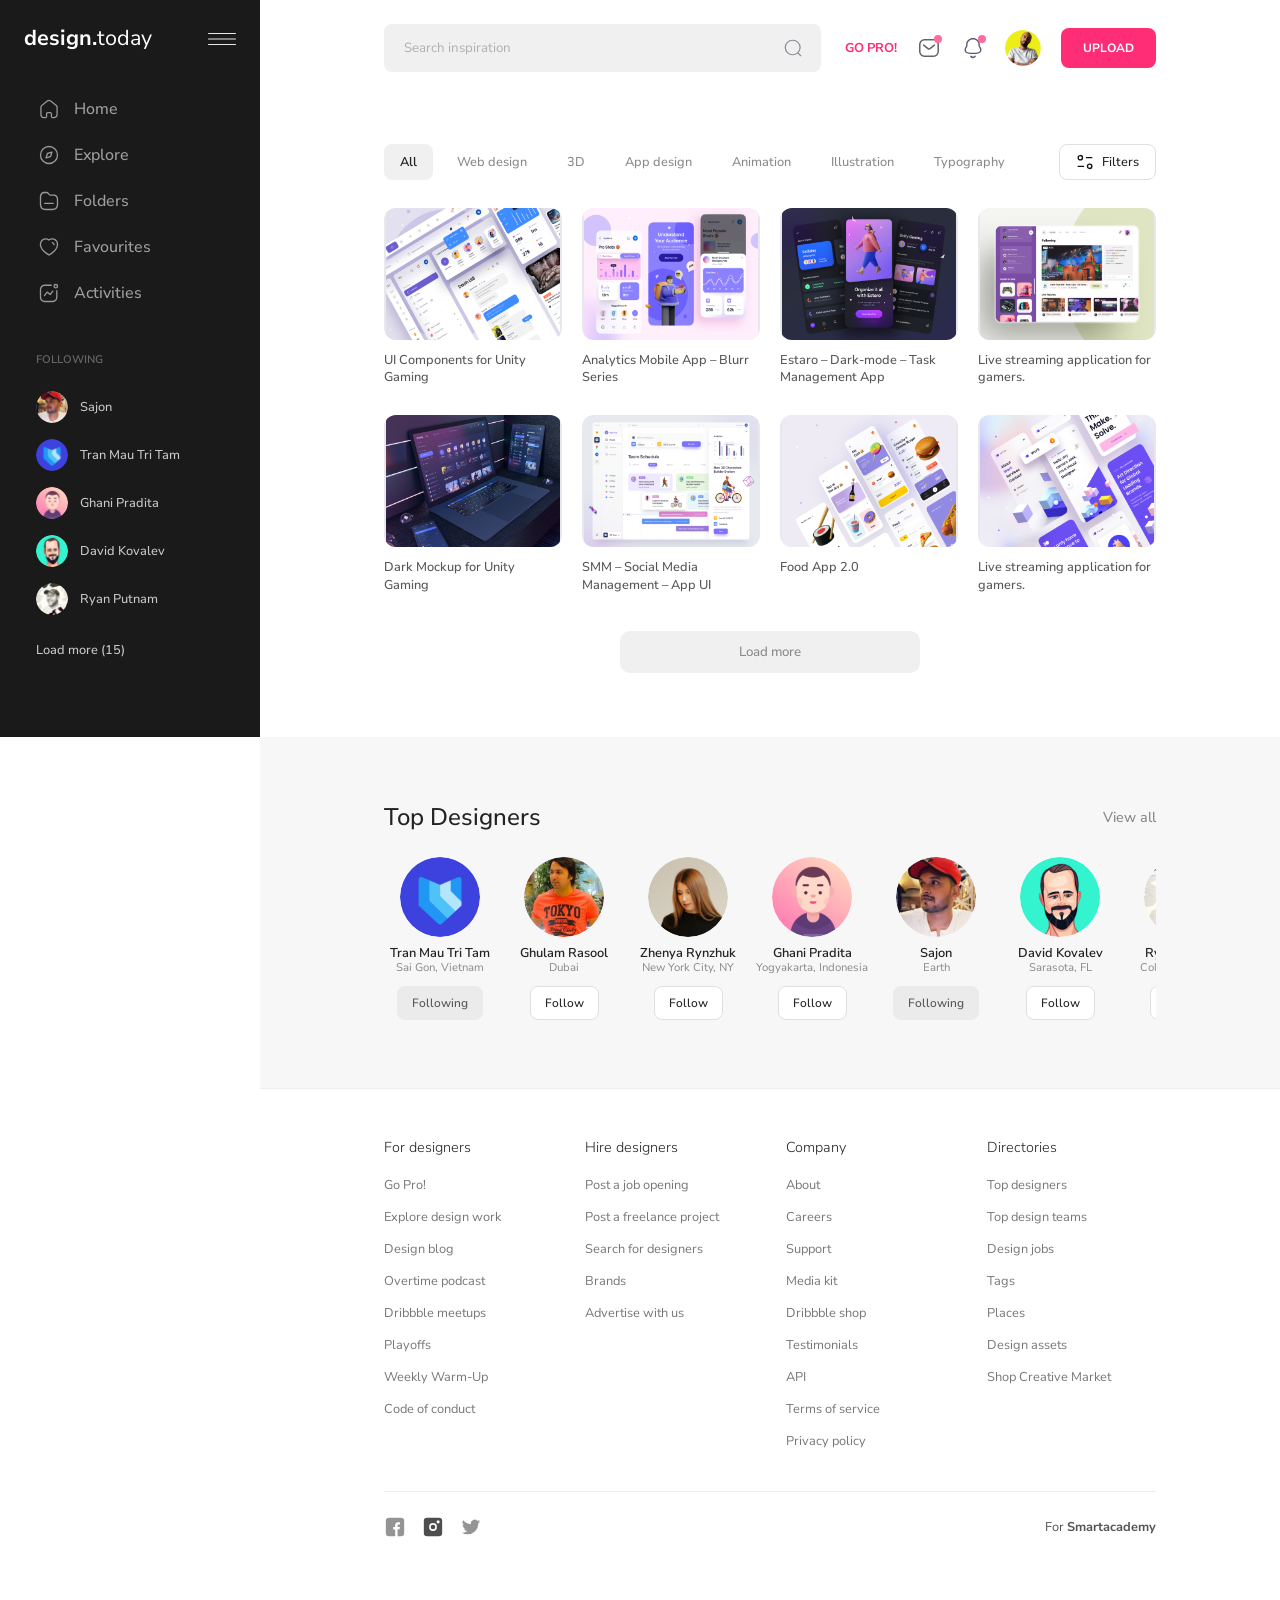
==== commit d21211f0: "cleaned up css" ====
--- a/index.html
+++ b/index.html
@@ -27,7 +27,7 @@
     <meta property="og:image" content="src/images/Rectangle 40.png" />
     <meta property="og:locale" content="en_US" />
 
-    <link rel="stylesheet" href="style.css" />
+    <link rel="stylesheet" href="styles.css" />
   </head>
   <body>
     <div class="app">
--- a/styles.css
+++ b/styles.css
@@ -0,0 +1,919 @@
+@import url("https://fonts.googleapis.com/css2?family=Nunito+Sans:ital,opsz,wght@0,6..12,200..1000;1,6..12,200..1000&display=swap");
+
+:root {
+  --pink: #ff2d75;
+  --bg-input: #f0f0f0;
+  --text: #222222;
+  --text-muted: #8a8a8a;
+  --border: #eeeeee;
+  --radius-pill: 8px;
+}
+
+*,
+*::before,
+*::after {
+  box-sizing: border-box;
+}
+
+html {
+  font-size: 16px;
+}
+
+body {
+  margin: 0;
+  font-family: "Nunito Sans", "Segoe UI", sans-serif;
+  color: var(--text);
+  background: #ffffff;
+}
+
+ul {
+  list-style: none;
+  margin: 0;
+  padding: 0;
+}
+
+a {
+  color: inherit;
+  text-decoration: none;
+}
+
+button {
+  font-family: inherit;
+  cursor: pointer;
+  border: none;
+  background: none;
+  padding: 0;
+}
+
+img {
+  display: block;
+  max-width: 100%;
+}
+
+/* ========== Layout ========== */
+.app {
+  display: flex;
+  flex-direction: column;
+  min-height: 100vh;
+}
+
+.app_top {
+  display: flex;
+  align-items: stretch;
+}
+
+.sidebar {
+  width: 260px;
+  flex-shrink: 0;
+  background: #1a1a1a;
+  color: #fff;
+  padding: 28px 20px 32px;
+  display: flex;
+  flex-direction: column;
+  transition:
+    width 0.35s ease,
+    padding 0.35s ease;
+}
+
+.main {
+  flex: 1;
+  min-width: 0;
+  display: flex;
+  flex-direction: column;
+  background: #ffffff;
+}
+
+.main > main {
+  flex: 1;
+  padding: 8px 124px 64px;
+  transition: padding 0.35s ease;
+}
+
+/* ========== Sidebar ========== */
+.sidebar_header {
+  display: flex;
+  align-items: center;
+  justify-content: space-between;
+  margin-bottom: 36px;
+  padding: 0 4px;
+}
+
+.logo {
+  font-size: 1.35rem;
+  color: #fff;
+  line-height: 1;
+}
+
+.sidebar_menu {
+  width: 28px;
+  height: 20px;
+  opacity: 0.9;
+  flex-shrink: 0;
+}
+
+.sidebar_menu img {
+  width: 100%;
+  height: 100%;
+  object-fit: contain;
+}
+
+.sidebar_nav {
+  margin-bottom: 36px;
+}
+
+.sidebar_nav ul {
+  display: flex;
+  flex-direction: column;
+}
+
+.sidebar_nav a {
+  display: flex;
+  align-items: center;
+  gap: 14px;
+  padding: 12px 18px;
+  border-radius: 10px;
+  color: #9e9e9e;
+  font-weight: 500;
+  transition:
+    background 0.15s ease,
+    color 0.15s ease;
+}
+
+.sidebar_nav a img {
+  width: 22px;
+  height: 22px;
+  flex-shrink: 0;
+  object-fit: contain;
+  opacity: 0.55;
+}
+
+.sidebar_nav-icon--light {
+  filter: brightness(0) invert(1);
+  opacity: 0.45;
+}
+
+.sidebar_nav a:hover {
+  background: var(--pink);
+  color: #ffffff;
+}
+
+.sidebar_nav a:hover img {
+  opacity: 1;
+}
+
+.sidebar_nav a:hover .sidebar_nav-icon--light {
+  opacity: 1;
+}
+
+/* Following */
+.sidebar_following h2 {
+  margin: 0 0 16px;
+  padding: 0 16px;
+  font-size: 0.6875rem;
+  font-weight: 600;
+  text-transform: uppercase;
+  color: #666;
+}
+
+.sidebar_following ul {
+  display: flex;
+  flex-direction: column;
+  margin-bottom: 8px;
+}
+
+.sidebar_following li a {
+  display: flex;
+  align-items: center;
+  gap: 12px;
+  padding: 8px 16px;
+  border-radius: 12px;
+  color: #c8c8c8;
+  font-size: 0.8rem;
+  font-weight: 500;
+  transition: background 0.15s ease;
+}
+
+.sidebar_following li a:hover {
+  background: rgba(255, 255, 255, 0.05);
+  color: #fff;
+}
+
+.sidebar_following img {
+  width: 32px;
+  height: 32px;
+  border-radius: 50%;
+  object-fit: cover;
+  flex-shrink: 0;
+}
+
+.sidebar_following > button {
+  display: block;
+  width: 100%;
+  padding: 10px 16px;
+  text-align: left;
+  color: #c8c8c8;
+  font-size: 0.8rem;
+  font-weight: 500;
+}
+
+.sidebar_following > button:hover {
+  color: #dddcdc;
+}
+
+/* ========== Topbar ========== */
+.topbar {
+  display: flex;
+  align-items: center;
+  justify-content: space-between;
+  gap: 24px;
+  padding: 24px 124px 64px;
+  transition:
+    padding 0.35s ease,
+    gap 0.35s ease;
+}
+
+.search {
+  position: relative;
+  flex: 1;
+  max-width: 520px;
+  transition: max-width 0.35s ease;
+}
+
+.search input {
+  width: 100%;
+  height: 48px;
+  padding: 0 48px 0 20px;
+  border: none;
+  border-radius: var(--radius-pill);
+  background: var(--bg-input);
+  font-family: inherit;
+  color: var(--text);
+  outline: none;
+}
+
+.search input::placeholder {
+  color: #b0b0b0;
+}
+
+.search::after {
+  content: "";
+  position: absolute;
+  right: 18px;
+  top: 50%;
+  transform: translateY(-50%);
+  width: 20px;
+  height: 20px;
+  background: url("src/images/Component 9 – 2.svg") center / contain no-repeat;
+  opacity: 0.45;
+  pointer-events: none;
+}
+
+.topbar_actions {
+  display: flex;
+  align-items: center;
+  gap: 20px;
+  flex-shrink: 0;
+}
+
+.topbar_actions > a:first-child {
+  color: var(--pink);
+  font-size: 0.8rem;
+  font-weight: 700;
+  white-space: nowrap;
+}
+
+.topbar_actions > a:first-child:hover {
+  color: #e82568;
+}
+
+.topbar_icon {
+  position: relative;
+  width: 24px;
+  height: 24px;
+  opacity: 0.7;
+  transition: opacity 0.15s ease;
+}
+
+.topbar_icon:hover {
+  opacity: 1;
+}
+
+.topbar_icon img {
+  width: 100%;
+  height: 100%;
+  object-fit: contain;
+}
+
+.topbar_badge {
+  position: absolute;
+  top: -1px;
+  right: -1px;
+  width: 8px;
+  height: 8px;
+  border-radius: 50%;
+  background: var(--pink);
+  pointer-events: none;
+}
+
+.topbar_avatar {
+  width: 36px;
+  height: 36px;
+  border-radius: 50%;
+  overflow: hidden;
+  flex-shrink: 0;
+  outline: 2px solid transparent;
+  transition: outline-color 0.15s ease;
+}
+
+.topbar_avatar img {
+  width: 100%;
+  height: 100%;
+  object-fit: cover;
+}
+
+.topbar_avatar--icon {
+  display: grid;
+  place-items: center;
+  background-color: #fff;
+  border: 1px solid #e0e0e0;
+  overflow: visible;
+}
+
+.topbar_avatar--icon img {
+  width: 20px;
+  height: 20px;
+  object-fit: contain;
+}
+
+.topbar_avatar:hover {
+  outline-color: var(--pink);
+}
+
+.btn-upload {
+  height: 40px;
+  padding: 0 22px;
+  border-radius: 8px;
+  background: var(--pink);
+  color: #fff;
+  font-size: 0.75rem;
+  font-weight: 700;
+  transition: background 0.15s ease;
+}
+
+.btn-upload:hover {
+  background: #e82568;
+}
+
+/* ========== Filters ========== */
+.filters {
+  display: flex;
+  align-items: center;
+  justify-content: space-between;
+  gap: 16px;
+  margin-bottom: 28px;
+  flex-wrap: wrap;
+}
+
+.categories {
+  display: flex;
+  flex-wrap: wrap;
+  gap: 8px;
+}
+
+.categories button {
+  height: 36px;
+  padding: 0 16px;
+  border-radius: var(--radius-pill);
+  background: transparent;
+  color: var(--text-muted);
+  font-size: 0.8rem;
+  font-weight: 500;
+  transition:
+    background 0.15s ease,
+    color 0.15s ease;
+}
+
+.categories button:hover {
+  background: var(--bg-input);
+  color: var(--text);
+}
+
+.categories button.is-active {
+  background: var(--bg-input);
+  color: var(--text);
+  font-weight: 600;
+}
+
+.filters_toggle {
+  display: inline-flex;
+  align-items: center;
+  gap: 8px;
+  height: 36px;
+  padding: 0 16px;
+  border: 1px solid #e0e0e0;
+  border-radius: var(--radius-pill);
+  background: #fff;
+  color: var(--text);
+  font-size: 0.8rem;
+  font-weight: 500;
+}
+
+.filters_toggle img {
+  width: 18px;
+  height: 18px;
+  object-fit: contain;
+}
+
+.filters_toggle:hover {
+  background: #fafafa;
+  border-color: #d0d0d0;
+}
+
+/* ========== Gallery ========== */
+.gallery {
+  display: grid;
+  grid-template-columns: repeat(4, 1fr);
+  gap: 28px 20px;
+  margin-bottom: 36px;
+  transition: gap 0.35s ease;
+}
+
+.shot a {
+  display: flex;
+  flex-direction: column;
+  gap: 12px;
+}
+
+.shot_media {
+  position: relative;
+  display: block;
+  overflow: hidden;
+  border-radius: 12px;
+  aspect-ratio: 295 / 218;
+  background: #f0f0f0;
+}
+
+.shot_media > img {
+  position: absolute;
+  inset: 0;
+  width: 100%;
+  height: 100%;
+  object-fit: cover;
+  transform: scale(1.183, 1.239);
+  transform-origin: center;
+  transition: opacity 0.2s ease;
+}
+
+.shot a:hover .shot_media > img {
+  opacity: 0.92;
+}
+
+.shot_actions {
+  position: absolute;
+  top: 12px;
+  left: 12px;
+  z-index: 1;
+  display: flex;
+  flex-direction: column;
+  gap: 8px;
+  opacity: 0;
+  pointer-events: none;
+  transition: opacity 0.2s ease;
+}
+
+.shot a:hover .shot_actions {
+  opacity: 1;
+  pointer-events: auto;
+}
+
+.shot_actions img {
+  width: 28px;
+  height: 28px;
+  background: #fff;
+  border-radius: 8px;
+  box-shadow: 0 2px 8px rgba(0, 0, 0, 0.14);
+}
+
+.shot a > span:not(.shot_media):not(.shot_actions) {
+  font-size: 0.8rem;
+  font-weight: 500;
+  color: #555;
+  line-height: 1.4;
+}
+
+.load-more {
+  display: block;
+  width: 300px;
+  max-width: 100%;
+  height: 42px;
+  margin: 0 auto;
+  border-radius: 10px;
+  background: var(--bg-input);
+  color: var(--text-muted);
+  font-weight: 500;
+  transition:
+    background 0.15s ease,
+    color 0.15s ease;
+}
+
+.load-more:hover {
+  background: #e4e4e4;
+  color: var(--text);
+}
+
+/* ========== Top Designers ========== */
+.top-designers {
+  margin-left: 260px;
+  padding: 64px 124px;
+  background: #f7f7f7;
+  transition:
+    margin-left 0.35s ease,
+    padding 0.35s ease;
+}
+
+.top-designers_header {
+  display: flex;
+  align-items: center;
+  justify-content: space-between;
+  margin-bottom: 24px;
+}
+
+.top-designers_header h2 {
+  margin: 0;
+  font-size: 1.5rem;
+  font-weight: 500;
+  color: var(--text);
+}
+
+.top-designers_header a {
+  font-size: 0.9rem;
+  font-weight: 500;
+  color: var(--text-muted);
+}
+
+.top-designers_header a:hover {
+  color: var(--pink);
+}
+
+.designer-list {
+  display: flex;
+  gap: 12px;
+  overflow-x: auto;
+  scrollbar-width: none;
+  padding-bottom: 4px;
+}
+
+.designer-list::-webkit-scrollbar {
+  display: none;
+}
+
+.designer-list li {
+  flex: 1 0 112px;
+  min-width: 112px;
+  display: flex;
+  flex-direction: column;
+  align-items: center;
+  text-align: center;
+  transition: min-width 0.35s ease;
+}
+
+.designer-list img {
+  width: 80px;
+  height: 80px;
+  border-radius: 50%;
+  object-fit: cover;
+  margin-bottom: 8px;
+  flex-shrink: 0;
+}
+
+.designer-list p:first-of-type {
+  margin: 0;
+  font-size: 0.8rem;
+  font-weight: 600;
+  color: var(--text);
+  line-height: 1.3;
+}
+
+.designer-list p:last-of-type {
+  margin: 0 0 10px;
+  font-size: 0.7rem;
+  font-weight: 400;
+  color: var(--text-muted);
+  line-height: 1.3;
+}
+
+.designer-list button {
+  height: 34px;
+  padding: 0 14px;
+  margin-top: auto;
+  border-radius: var(--radius-pill);
+  border: 1px solid #e0e0e0;
+  background: #fff;
+  color: var(--text);
+  font-size: 0.75rem;
+  font-weight: 500;
+  white-space: nowrap;
+  transition:
+    background 0.15s ease,
+    border-color 0.15s ease;
+}
+
+.designer-list button:hover {
+  background: var(--bg-input);
+}
+
+.designer-list li:nth-child(1) button,
+.designer-list li:nth-child(5) button {
+  border-color: transparent;
+  background: #ebebeb;
+  color: #555;
+}
+
+/* ========== profile.html ========== */
+/* ========== Orders table ========== */
+.orders {
+  padding: 24px 0 84px;
+}
+
+.orders-table {
+  width: 100%;
+  border-collapse: collapse;
+  font-size: 0.9rem;
+}
+
+.orders-table thead th {
+  padding: 14px 16px;
+  text-align: left;
+  font-weight: 500;
+  color: var(--text-muted);
+  border-bottom: 1px solid var(--border);
+  white-space: nowrap;
+}
+
+.orders-table tbody td {
+  padding: 18px 16px;
+  color: #888;
+  border-bottom: 1px solid var(--border);
+  white-space: nowrap;
+}
+
+.orders-table tbody tr:hover {
+  background: #f3f3f3;
+}
+
+.orders-table tbody tr:hover td {
+  color: #555;
+  font-weight: 500;
+}
+
+.orders-table .is-accent td {
+  color: var(--pink);
+  font-weight: 500;
+}
+
+.orders-table tbody tr.is-accent:hover td {
+  color: var(--pink);
+}
+
+/* ========== Footer ========== */
+.footer {
+  margin-left: 260px;
+  padding: 48px 124px 84px;
+  border-top: 1px solid var(--border);
+  margin-top: auto;
+  transition:
+    margin-left 0.35s ease,
+    padding 0.35s ease;
+}
+
+.footer_columns {
+  display: grid;
+  grid-template-columns: repeat(4, 1fr);
+  gap: 32px;
+  margin-bottom: 40px;
+  transition: gap 0.35s ease;
+}
+
+.footer_columns h3 {
+  margin: 0 0 16px;
+  font-size: 0.9rem;
+  font-weight: 300;
+  color: var(--text);
+}
+
+.footer_columns ul {
+  display: flex;
+  flex-direction: column;
+  gap: 10px;
+}
+
+.footer_columns a {
+  font-size: 0.8rem;
+  color: #777;
+  line-height: 1.4;
+}
+
+.footer_columns a:hover {
+  color: var(--pink);
+}
+
+.footer_bottom {
+  display: flex;
+  align-items: center;
+  justify-content: space-between;
+  padding-top: 24px;
+  border-top: 1px solid var(--border);
+}
+
+.social {
+  display: flex;
+  align-items: center;
+  gap: 16px;
+}
+
+.social img {
+  width: 22px;
+  height: 22px;
+  opacity: 0.8;
+  transition: opacity 0.15s ease;
+}
+
+.social a:hover img {
+  opacity: 1;
+}
+
+.footer_bottom p {
+  margin: 0;
+  font-size: 0.8rem;
+  color: #555;
+}
+
+/* ========== Media queries ========== */
+@media (max-width: 1024px) {
+  .sidebar {
+    width: 220px;
+    padding: 24px 16px 28px;
+  }
+
+  .main > main {
+    padding: 8px 40px 48px;
+  }
+
+  .topbar {
+    padding: 20px 40px 40px;
+    gap: 16px;
+  }
+
+  .search {
+    max-width: 380px;
+  }
+
+  .gallery {
+    grid-template-columns: repeat(3, 1fr);
+    gap: 22px 16px;
+  }
+
+  .top-designers,
+  .footer {
+    margin-left: 220px;
+  }
+
+  .top-designers {
+    padding: 40px;
+  }
+
+  .footer {
+    padding: 40px 40px 64px;
+  }
+
+  .footer_columns {
+    grid-template-columns: repeat(2, 1fr);
+    gap: 28px 24px;
+  }
+
+  .designer-list li {
+    min-width: 110px;
+  }
+}
+
+@media (max-width: 768px) {
+  .app_top {
+    flex-direction: column;
+  }
+
+  .sidebar {
+    width: 100%;
+    height: auto;
+    padding: 16px 16px 20px;
+  }
+
+  .sidebar_following {
+    display: none;
+  }
+
+  .sidebar_nav {
+    margin-bottom: 0;
+  }
+
+  .sidebar_nav ul {
+    flex-direction: row;
+    flex-wrap: wrap;
+    gap: 4px;
+  }
+
+  .sidebar_nav a {
+    padding: 10px 14px;
+    font-size: 0.9rem;
+  }
+
+  .main > main {
+    padding: 8px 16px 40px;
+  }
+
+  .topbar {
+    flex-wrap: wrap;
+    gap: 12px;
+    padding: 16px 16px 28px;
+  }
+
+  .search {
+    max-width: none;
+    order: 3;
+    flex: 1 1 100%;
+  }
+
+  .topbar_actions > a:first-child {
+    display: none;
+  }
+
+  .categories {
+    gap: 6px;
+  }
+
+  .categories button {
+    height: 32px;
+    padding: 0 12px;
+    font-size: 0.75rem;
+  }
+
+  .gallery {
+    grid-template-columns: repeat(2, 1fr);
+    gap: 16px 12px;
+    margin-bottom: 28px;
+  }
+
+  .top-designers,
+  .footer {
+    margin-left: 0;
+  }
+
+  .top-designers {
+    padding: 32px 16px;
+  }
+
+  .designer-list li {
+    min-width: 96px;
+  }
+
+  .designer-list img {
+    width: 64px;
+    height: 64px;
+  }
+
+  .footer {
+    padding: 32px 16px 48px;
+  }
+
+  .footer_columns {
+    grid-template-columns: 1fr 1fr;
+    gap: 24px 16px;
+  }
+
+  .footer_bottom {
+    flex-direction: column;
+    gap: 16px;
+    align-items: flex-start;
+  }
+
+  .orders {
+    overflow-x: auto;
+  }
+
+  .orders-table {
+    min-width: 640px;
+  }
+}
+
+@media (prefers-reduced-motion: reduce) {
+  .sidebar,
+  .main > main,
+  .topbar,
+  .search,
+  .gallery,
+  .top-designers,
+  .designer-list li,
+  .footer,
+  .footer_columns {
+    transition: none;
+  }
+}
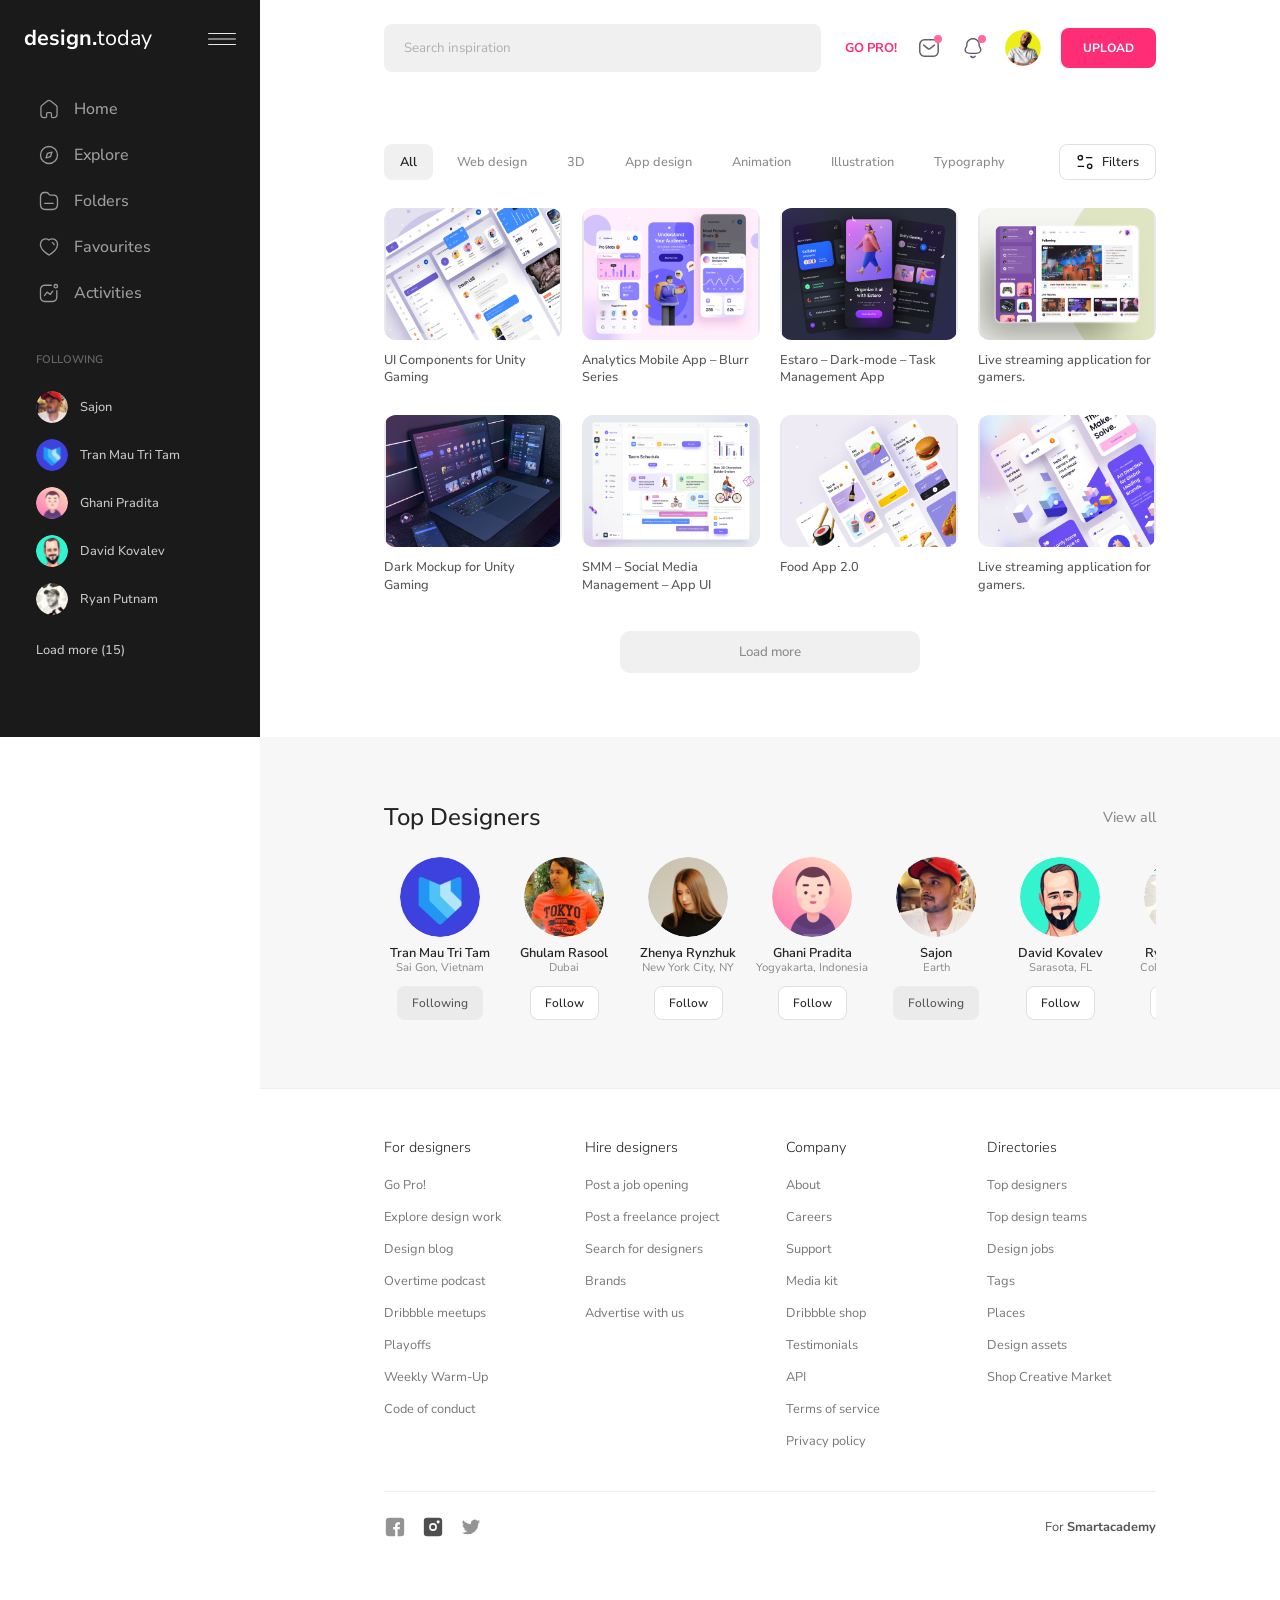
==== commit 2419bb57: "fixed profile table side scroll. added alt tags. moved css to src." ====
--- a/index.html
+++ b/index.html
@@ -27,7 +27,7 @@
     <meta property="og:image" content="src/images/Rectangle 40.png" />
     <meta property="og:locale" content="en_US" />
 
-    <link rel="stylesheet" href="styles.css" />
+    <link rel="stylesheet" href="src/styles.css" />
   </head>
   <body>
     <div class="app">
@@ -37,7 +37,7 @@
           <div class="sidebar_header">
             <a href="index.html" class="logo"><strong>design.</strong>today</a>
             <button type="button" class="sidebar_menu">
-              <img src="src/images/Group 7.svg" alt="" />
+              <img src="src/images/Group 7.svg" alt="Open navigation menu" />
             </button>
           </div>
 
@@ -47,7 +47,7 @@
                 <a href="index.html">
                   <img
                     src="src/images/Component 5 – 2.svg"
-                    alt=""
+                    alt="Home"
                     width="22"
                     height="22"
                   />
@@ -58,7 +58,7 @@
                 <a href="#">
                   <img
                     src="src/images/Component 3 – 2.svg"
-                    alt=""
+                    alt="Explore"
                     width="22"
                     height="22"
                   />
@@ -69,7 +69,7 @@
                 <a href="#">
                   <img
                     src="src/images/Component 4 – 2.svg"
-                    alt=""
+                    alt="Folders"
                     width="22"
                     height="22"
                   />
@@ -81,7 +81,7 @@
                   <img
                     class="sidebar_nav-icon--light"
                     src="src/images/Component 6 – 2.svg"
-                    alt=""
+                    alt="Favorites"
                     width="22"
                     height="22"
                   />
@@ -92,7 +92,7 @@
                 <a href="#">
                   <img
                     src="src/images/Component 1 – 2.svg"
-                    alt=""
+                    alt="Activities"
                     width="22"
                     height="22"
                   />
@@ -107,37 +107,42 @@
             <ul>
               <li>
                 <a href="#"
-                  ><img src="src/images/Rectangle 67.png" alt="" /><span
-                    >Sajon</span
-                  ></a
+                  ><img
+                    src="src/images/Rectangle 67.png"
+                    alt="Portrait of Sajon"
+                  /><span>Sajon</span></a
                 >
               </li>
               <li>
                 <a href="#"
-                  ><img src="src/images/Rectangle 65.png" alt="" /><span
-                    >Tran Mau Tri Tam</span
-                  ></a
+                  ><img
+                    src="src/images/Rectangle 65.png"
+                    alt="Portrait of Tran Mau Tri Tam"
+                  /><span>Tran Mau Tri Tam</span></a
                 >
               </li>
               <li>
                 <a href="#"
-                  ><img src="src/images/Rectangle 70.png" alt="" /><span
-                    >Ghani Pradita</span
-                  ></a
+                  ><img
+                    src="src/images/Rectangle 70.png"
+                    alt="Portrait of Ghani Pradita"
+                  /><span>Ghani Pradita</span></a
                 >
               </li>
               <li>
                 <a href="#"
-                  ><img src="src/images/Rectangle 71.png" alt="" /><span
-                    >David Kovalev</span
-                  ></a
+                  ><img
+                    src="src/images/Rectangle 71.png"
+                    alt="Portrait of David Kovalev"
+                  /><span>David Kovalev</span></a
                 >
               </li>
               <li>
                 <a href="#"
-                  ><img src="src/images/Rectangle 68.png" alt="" /><span
-                    >Ryan Putnam</span
-                  ></a
+                  ><img
+                    src="src/images/Rectangle 68.png"
+                    alt="Portrait of Ryan Putnam"
+                  /><span>Ryan Putnam</span></a
                 >
               </li>
             </ul>
@@ -154,11 +159,14 @@
             <div class="topbar_actions">
               <a href="#">GO PRO!</a>
               <button type="button" class="topbar_icon">
-                <img src="src/images/Component 11 – 2.svg" alt="" />
+                <img
+                  src="src/images/Component 11 – 2.svg"
+                  alt="Notifications"
+                />
                 <span class="topbar_badge"></span>
               </button>
               <button type="button" class="topbar_icon">
-                <img src="src/images/Component 7 – 2.svg" alt="" />
+                <img src="src/images/Component 7 – 2.svg" alt="Messages" />
                 <span class="topbar_badge"></span>
               </button>
               <a href="profile.html" class="topbar_avatar">
@@ -181,7 +189,7 @@
                 <li><button type="button">Typography</button></li>
               </ul>
               <button type="button" class="filters_toggle">
-                <img src="src/images/Group 18.svg" alt="" />
+                <img src="src/images/Group 18.svg" alt="Open filter options" />
                 Filters
               </button>
             </div>
@@ -191,10 +199,19 @@
               <article class="shot">
                 <a href="#">
                   <span class="shot_media">
-                    <img src="src/images/Rectangle 45.png" alt="" />
-                    <span class="shot_actions">
-                      <img src="src/images/Component 10 – 1.svg" alt="" />
-                      <img src="src/images/Component 6 – 2.svg" alt="" />
+                    <img
+                      src="src/images/Rectangle 45.png"
+                      alt="Preview for UI Components for Unity Gaming"
+                    />
+                    <span class="shot_actions">
+                      <img
+                        src="src/images/Component 10 – 1.svg"
+                        alt="Save project"
+                      />
+                      <img
+                        src="src/images/Component 6 – 2.svg"
+                        alt="Add to favorites"
+                      />
                     </span>
                   </span>
                   <span>UI Components for Unity Gaming</span>
@@ -203,10 +220,19 @@
               <article class="shot">
                 <a href="#">
                   <span class="shot_media">
-                    <img src="src/images/Rectangle 46.png" alt="" />
-                    <span class="shot_actions">
-                      <img src="src/images/Component 10 – 1.svg" alt="" />
-                      <img src="src/images/Component 6 – 2.svg" alt="" />
+                    <img
+                      src="src/images/Rectangle 46.png"
+                      alt="Preview for Analytics Mobile App Blurr Series"
+                    />
+                    <span class="shot_actions">
+                      <img
+                        src="src/images/Component 10 – 1.svg"
+                        alt="Save project"
+                      />
+                      <img
+                        src="src/images/Component 6 – 2.svg"
+                        alt="Add to favorites"
+                      />
                     </span>
                   </span>
                   <span>Analytics Mobile App – Blurr Series</span>
@@ -215,10 +241,19 @@
               <article class="shot">
                 <a href="#">
                   <span class="shot_media">
-                    <img src="src/images/Rectangle 47.png" alt="" />
-                    <span class="shot_actions">
-                      <img src="src/images/Component 10 – 1.svg" alt="" />
-                      <img src="src/images/Component 6 – 2.svg" alt="" />
+                    <img
+                      src="src/images/Rectangle 47.png"
+                      alt="Preview for Estaro dark mode task management app"
+                    />
+                    <span class="shot_actions">
+                      <img
+                        src="src/images/Component 10 – 1.svg"
+                        alt="Save project"
+                      />
+                      <img
+                        src="src/images/Component 6 – 2.svg"
+                        alt="Add to favorites"
+                      />
                     </span>
                   </span>
                   <span>Estaro – Dark-mode – Task Management App</span>
@@ -227,10 +262,19 @@
               <article class="shot">
                 <a href="#">
                   <span class="shot_media">
-                    <img src="src/images/Rectangle 48.png" alt="" />
-                    <span class="shot_actions">
-                      <img src="src/images/Component 10 – 1.svg" alt="" />
-                      <img src="src/images/Component 6 – 2.svg" alt="" />
+                    <img
+                      src="src/images/Rectangle 48.png"
+                      alt="Preview for a live streaming application for gamers"
+                    />
+                    <span class="shot_actions">
+                      <img
+                        src="src/images/Component 10 – 1.svg"
+                        alt="Save project"
+                      />
+                      <img
+                        src="src/images/Component 6 – 2.svg"
+                        alt="Add to favorites"
+                      />
                     </span>
                   </span>
                   <span>Live streaming application for gamers.</span>
@@ -239,10 +283,19 @@
               <article class="shot">
                 <a href="#">
                   <span class="shot_media">
-                    <img src="src/images/Rectangle 45-1.png" alt="" />
-                    <span class="shot_actions">
-                      <img src="src/images/Component 10 – 1.svg" alt="" />
-                      <img src="src/images/Component 6 – 2.svg" alt="" />
+                    <img
+                      src="src/images/Rectangle 45-1.png"
+                      alt="Preview for a dark mockup for Unity gaming"
+                    />
+                    <span class="shot_actions">
+                      <img
+                        src="src/images/Component 10 – 1.svg"
+                        alt="Save project"
+                      />
+                      <img
+                        src="src/images/Component 6 – 2.svg"
+                        alt="Add to favorites"
+                      />
                     </span>
                   </span>
                   <span>Dark Mockup for Unity Gaming</span>
@@ -251,10 +304,19 @@
               <article class="shot">
                 <a href="#">
                   <span class="shot_media">
-                    <img src="src/images/Rectangle 46-1.png" alt="" />
-                    <span class="shot_actions">
-                      <img src="src/images/Component 10 – 1.svg" alt="" />
-                      <img src="src/images/Component 6 – 2.svg" alt="" />
+                    <img
+                      src="src/images/Rectangle 46-1.png"
+                      alt="Preview for SMM social media management app UI"
+                    />
+                    <span class="shot_actions">
+                      <img
+                        src="src/images/Component 10 – 1.svg"
+                        alt="Save project"
+                      />
+                      <img
+                        src="src/images/Component 6 – 2.svg"
+                        alt="Add to favorites"
+                      />
                     </span>
                   </span>
                   <span>SMM – Social Media Management – App UI</span>
@@ -263,10 +325,19 @@
               <article class="shot">
                 <a href="#">
                   <span class="shot_media">
-                    <img src="src/images/Rectangle 47-1.png" alt="" />
-                    <span class="shot_actions">
-                      <img src="src/images/Component 10 – 1.svg" alt="" />
-                      <img src="src/images/Component 6 – 2.svg" alt="" />
+                    <img
+                      src="src/images/Rectangle 47-1.png"
+                      alt="Preview for Food App 2.0"
+                    />
+                    <span class="shot_actions">
+                      <img
+                        src="src/images/Component 10 – 1.svg"
+                        alt="Save project"
+                      />
+                      <img
+                        src="src/images/Component 6 – 2.svg"
+                        alt="Add to favorites"
+                      />
                     </span>
                   </span>
                   <span>Food App 2.0</span>
@@ -275,10 +346,19 @@
               <article class="shot">
                 <a href="#">
                   <span class="shot_media">
-                    <img src="src/images/Rectangle 48-1.png" alt="" />
-                    <span class="shot_actions">
-                      <img src="src/images/Component 10 – 1.svg" alt="" />
-                      <img src="src/images/Component 6 – 2.svg" alt="" />
+                    <img
+                      src="src/images/Rectangle 48-1.png"
+                      alt="Preview for a live streaming application for gamers"
+                    />
+                    <span class="shot_actions">
+                      <img
+                        src="src/images/Component 10 – 1.svg"
+                        alt="Save project"
+                      />
+                      <img
+                        src="src/images/Component 6 – 2.svg"
+                        alt="Add to favorites"
+                      />
                     </span>
                   </span>
                   <span>Live streaming application for gamers.</span>
@@ -299,49 +379,70 @@
         </div>
         <ul class="designer-list">
           <li>
-            <img src="src/images/Rectangle 65.png" alt="" />
+            <img
+              src="src/images/Rectangle 65.png"
+              alt="Portrait of Tran Mau Tri Tam"
+            />
             <p>Tran Mau Tri Tam</p>
             <p>Sai Gon, Vietnam</p>
             <button type="button">Following</button>
           </li>
           <li>
-            <img src="src/images/Rectangle 69.png" alt="" />
+            <img
+              src="src/images/Rectangle 69.png"
+              alt="Portrait of Ghulam Rasool"
+            />
             <p>Ghulam Rasool</p>
             <p>Dubai</p>
             <button type="button">Follow</button>
           </li>
           <li>
-            <img src="src/images/Rectangle 66.png" alt="" />
+            <img
+              src="src/images/Rectangle 66.png"
+              alt="Portrait of Zhenya Rynzhuk"
+            />
             <p>Zhenya Rynzhuk</p>
             <p>New York City, NY</p>
             <button type="button">Follow</button>
           </li>
           <li>
-            <img src="src/images/Rectangle 70.png" alt="" />
+            <img
+              src="src/images/Rectangle 70.png"
+              alt="Portrait of Ghani Pradita"
+            />
             <p>Ghani Pradita</p>
             <p>Yogyakarta, Indonesia</p>
             <button type="button">Follow</button>
           </li>
           <li>
-            <img src="src/images/Rectangle 67.png" alt="" />
+            <img src="src/images/Rectangle 67.png" alt="Portrait of Sajon" />
             <p>Sajon</p>
             <p>Earth</p>
             <button type="button">Following</button>
           </li>
           <li>
-            <img src="src/images/Rectangle 71.png" alt="" />
+            <img
+              src="src/images/Rectangle 71.png"
+              alt="Portrait of David Kovalev"
+            />
             <p>David Kovalev</p>
             <p>Sarasota, FL</p>
             <button type="button">Follow</button>
           </li>
           <li>
-            <img src="src/images/Rectangle 68.png" alt="" />
+            <img
+              src="src/images/Rectangle 68.png"
+              alt="Portrait of Ryan Putnam"
+            />
             <p>Ryan Putnam</p>
             <p>Colorado Springs</p>
             <button type="button">Follow</button>
           </li>
           <li>
-            <img src="src/images/Rectangle 72.png" alt="" />
+            <img
+              src="src/images/Rectangle 72.png"
+              alt="Portrait of Dmitry Lauretsky"
+            />
             <p>Dmitry Lauretsky</p>
             <p>Omsk, Russia</p>
             <button type="button">Follow</button>
@@ -410,17 +511,23 @@
           <ul class="social">
             <li>
               <a href="#"
-                ><img src="src/images/Component 12 – 2.svg" alt=""
+                ><img
+                  src="src/images/Component 12 – 2.svg"
+                  alt="Dribbble profile"
               /></a>
             </li>
             <li>
               <a href="#"
-                ><img src="src/images/Component 13 – 2.svg" alt=""
+                ><img
+                  src="src/images/Component 13 – 2.svg"
+                  alt="Twitter profile"
               /></a>
             </li>
             <li>
               <a href="#"
-                ><img src="src/images/Component 14 – 2.svg" alt=""
+                ><img
+                  src="src/images/Component 14 – 2.svg"
+                  alt="Facebook profile"
               /></a>
             </li>
           </ul>
--- a/src/styles.css
+++ b/src/styles.css
@@ -0,0 +1,916 @@
+@import url("https://fonts.googleapis.com/css2?family=Nunito+Sans:ital,opsz,wght@0,6..12,200..1000;1,6..12,200..1000&display=swap");
+
+:root {
+  --pink: #ff2d75;
+  --bg-input: #f0f0f0;
+  --text: #222222;
+  --text-muted: #8a8a8a;
+  --border: #eeeeee;
+  --radius-pill: 8px;
+}
+
+*,
+*::before,
+*::after {
+  box-sizing: border-box;
+}
+
+html {
+  font-size: 16px;
+}
+
+body {
+  margin: 0;
+  font-family: "Nunito Sans", "Segoe UI", sans-serif;
+  color: var(--text);
+  background: #ffffff;
+}
+
+ul {
+  list-style: none;
+  margin: 0;
+  padding: 0;
+}
+
+a {
+  color: inherit;
+  text-decoration: none;
+}
+
+button {
+  font-family: inherit;
+  cursor: pointer;
+  border: none;
+  background: none;
+  padding: 0;
+}
+
+img {
+  display: block;
+  max-width: 100%;
+}
+
+/* ========== Layout ========== */
+.app {
+  display: flex;
+  flex-direction: column;
+  min-height: 100vh;
+}
+
+.app_top {
+  display: flex;
+  align-items: stretch;
+}
+
+.sidebar {
+  width: 260px;
+  flex-shrink: 0;
+  background: #1a1a1a;
+  color: #fff;
+  padding: 28px 20px 32px;
+  display: flex;
+  flex-direction: column;
+  transition:
+    width 0.35s ease,
+    padding 0.35s ease;
+}
+
+.main {
+  flex: 1;
+  min-width: 0;
+  display: flex;
+  flex-direction: column;
+  background: #ffffff;
+}
+
+.main > main {
+  flex: 1;
+  padding: 8px 124px 64px;
+  transition: padding 0.35s ease;
+}
+
+/* ========== Sidebar ========== */
+.sidebar_header {
+  display: flex;
+  align-items: center;
+  justify-content: space-between;
+  margin-bottom: 36px;
+  padding: 0 4px;
+}
+
+.logo {
+  font-size: 1.35rem;
+  color: #fff;
+  line-height: 1;
+}
+
+.sidebar_menu {
+  width: 28px;
+  height: 20px;
+  opacity: 0.9;
+  flex-shrink: 0;
+}
+
+.sidebar_menu img {
+  width: 100%;
+  height: 100%;
+  object-fit: contain;
+}
+
+.sidebar_nav {
+  margin-bottom: 36px;
+}
+
+.sidebar_nav ul {
+  display: flex;
+  flex-direction: column;
+}
+
+.sidebar_nav a {
+  display: flex;
+  align-items: center;
+  gap: 14px;
+  padding: 12px 18px;
+  border-radius: 10px;
+  color: #9e9e9e;
+  font-weight: 500;
+  transition:
+    background 0.15s ease,
+    color 0.15s ease;
+}
+
+.sidebar_nav a img {
+  width: 22px;
+  height: 22px;
+  flex-shrink: 0;
+  object-fit: contain;
+  opacity: 0.55;
+}
+
+.sidebar_nav-icon--light {
+  filter: brightness(0) invert(1);
+  opacity: 0.45;
+}
+
+.sidebar_nav a:hover {
+  background: var(--pink);
+  color: #ffffff;
+}
+
+.sidebar_nav a:hover img {
+  opacity: 1;
+}
+
+.sidebar_nav a:hover .sidebar_nav-icon--light {
+  opacity: 1;
+}
+
+/* Following */
+.sidebar_following h2 {
+  margin: 0 0 16px;
+  padding: 0 16px;
+  font-size: 0.6875rem;
+  font-weight: 600;
+  text-transform: uppercase;
+  color: #666;
+}
+
+.sidebar_following ul {
+  display: flex;
+  flex-direction: column;
+  margin-bottom: 8px;
+}
+
+.sidebar_following li a {
+  display: flex;
+  align-items: center;
+  gap: 12px;
+  padding: 8px 16px;
+  border-radius: 12px;
+  color: #c8c8c8;
+  font-size: 0.8rem;
+  font-weight: 500;
+  transition: background 0.15s ease;
+}
+
+.sidebar_following li a:hover {
+  background: rgba(255, 255, 255, 0.05);
+  color: #fff;
+}
+
+.sidebar_following img {
+  width: 32px;
+  height: 32px;
+  border-radius: 50%;
+  object-fit: cover;
+  flex-shrink: 0;
+}
+
+.sidebar_following > button {
+  display: block;
+  width: 100%;
+  padding: 10px 16px;
+  text-align: left;
+  color: #c8c8c8;
+  font-size: 0.8rem;
+  font-weight: 500;
+}
+
+.sidebar_following > button:hover {
+  color: #dddcdc;
+}
+
+/* ========== Topbar ========== */
+.topbar {
+  display: flex;
+  align-items: center;
+  justify-content: space-between;
+  gap: 24px;
+  padding: 24px 124px 64px;
+  transition:
+    padding 0.35s ease,
+    gap 0.35s ease;
+}
+
+.search {
+  position: relative;
+  flex: 1;
+  max-width: 520px;
+  transition: max-width 0.35s ease;
+}
+
+.search input {
+  width: 100%;
+  height: 48px;
+  padding: 0 48px 0 20px;
+  border: none;
+  border-radius: var(--radius-pill);
+  background: var(--bg-input);
+  font-family: inherit;
+  color: var(--text);
+  outline: none;
+}
+
+.search input::placeholder {
+  color: #b0b0b0;
+}
+
+.search::after {
+  content: "";
+  position: absolute;
+  right: 18px;
+  top: 50%;
+  transform: translateY(-50%);
+  width: 20px;
+  height: 20px;
+  background: url("src/images/Component 9 – 2.svg") center / contain no-repeat;
+  opacity: 0.45;
+  pointer-events: none;
+}
+
+.topbar_actions {
+  display: flex;
+  align-items: center;
+  gap: 20px;
+  flex-shrink: 0;
+}
+
+.topbar_actions > a:first-child {
+  color: var(--pink);
+  font-size: 0.8rem;
+  font-weight: 700;
+  white-space: nowrap;
+}
+
+.topbar_actions > a:first-child:hover {
+  color: #e82568;
+}
+
+.topbar_icon {
+  position: relative;
+  width: 24px;
+  height: 24px;
+  opacity: 0.7;
+  transition: opacity 0.15s ease;
+}
+
+.topbar_icon:hover {
+  opacity: 1;
+}
+
+.topbar_icon img {
+  width: 100%;
+  height: 100%;
+  object-fit: contain;
+}
+
+.topbar_badge {
+  position: absolute;
+  top: -1px;
+  right: -1px;
+  width: 8px;
+  height: 8px;
+  border-radius: 50%;
+  background: var(--pink);
+  pointer-events: none;
+}
+
+.topbar_avatar {
+  width: 36px;
+  height: 36px;
+  border-radius: 50%;
+  overflow: hidden;
+  flex-shrink: 0;
+  outline: 2px solid transparent;
+  transition: outline-color 0.15s ease;
+}
+
+.topbar_avatar img {
+  width: 100%;
+  height: 100%;
+  object-fit: cover;
+}
+
+.topbar_avatar--icon {
+  display: grid;
+  place-items: center;
+  background-color: #fff;
+  border: 1px solid #e0e0e0;
+  overflow: visible;
+}
+
+.topbar_avatar--icon img {
+  width: 20px;
+  height: 20px;
+  object-fit: contain;
+}
+
+.topbar_avatar:hover {
+  outline-color: var(--pink);
+}
+
+.btn-upload {
+  height: 40px;
+  padding: 0 22px;
+  border-radius: 8px;
+  background: var(--pink);
+  color: #fff;
+  font-size: 0.75rem;
+  font-weight: 700;
+  transition: background 0.15s ease;
+}
+
+.btn-upload:hover {
+  background: #e82568;
+}
+
+/* ========== Filters ========== */
+.filters {
+  display: flex;
+  align-items: center;
+  justify-content: space-between;
+  gap: 16px;
+  margin-bottom: 28px;
+  flex-wrap: wrap;
+}
+
+.categories {
+  display: flex;
+  flex-wrap: wrap;
+  gap: 8px;
+}
+
+.categories button {
+  height: 36px;
+  padding: 0 16px;
+  border-radius: var(--radius-pill);
+  background: transparent;
+  color: var(--text-muted);
+  font-size: 0.8rem;
+  font-weight: 500;
+  transition:
+    background 0.15s ease,
+    color 0.15s ease;
+}
+
+.categories button:hover {
+  background: var(--bg-input);
+  color: var(--text);
+}
+
+.categories button.is-active {
+  background: var(--bg-input);
+  color: var(--text);
+  font-weight: 600;
+}
+
+.filters_toggle {
+  display: inline-flex;
+  align-items: center;
+  gap: 8px;
+  height: 36px;
+  padding: 0 16px;
+  border: 1px solid #e0e0e0;
+  border-radius: var(--radius-pill);
+  background: #fff;
+  color: var(--text);
+  font-size: 0.8rem;
+  font-weight: 500;
+}
+
+.filters_toggle img {
+  width: 18px;
+  height: 18px;
+  object-fit: contain;
+}
+
+.filters_toggle:hover {
+  background: #fafafa;
+  border-color: #d0d0d0;
+}
+
+/* ========== Gallery ========== */
+.gallery {
+  display: grid;
+  grid-template-columns: repeat(4, 1fr);
+  gap: 28px 20px;
+  margin-bottom: 36px;
+  transition: gap 0.35s ease;
+}
+
+.shot a {
+  display: flex;
+  flex-direction: column;
+  gap: 12px;
+}
+
+.shot_media {
+  position: relative;
+  display: block;
+  overflow: hidden;
+  border-radius: 12px;
+  aspect-ratio: 295 / 218;
+  background: #f0f0f0;
+}
+
+.shot_media > img {
+  position: absolute;
+  inset: 0;
+  width: 100%;
+  height: 100%;
+  object-fit: cover;
+  transform: scale(1.183, 1.239);
+  transform-origin: center;
+  transition: opacity 0.2s ease;
+}
+
+.shot a:hover .shot_media > img {
+  opacity: 0.92;
+}
+
+.shot_actions {
+  position: absolute;
+  top: 12px;
+  left: 12px;
+  z-index: 1;
+  display: flex;
+  flex-direction: column;
+  gap: 8px;
+  opacity: 0;
+  pointer-events: none;
+  transition: opacity 0.2s ease;
+}
+
+.shot a:hover .shot_actions {
+  opacity: 1;
+  pointer-events: auto;
+}
+
+.shot_actions img {
+  width: 28px;
+  height: 28px;
+  background: #fff;
+  border-radius: 8px;
+  box-shadow: 0 2px 8px rgba(0, 0, 0, 0.14);
+}
+
+.shot a > span:not(.shot_media):not(.shot_actions) {
+  font-size: 0.8rem;
+  font-weight: 500;
+  color: #555;
+  line-height: 1.4;
+}
+
+.load-more {
+  display: block;
+  width: 300px;
+  max-width: 100%;
+  height: 42px;
+  margin: 0 auto;
+  border-radius: 10px;
+  background: var(--bg-input);
+  color: var(--text-muted);
+  font-weight: 500;
+  transition:
+    background 0.15s ease,
+    color 0.15s ease;
+}
+
+.load-more:hover {
+  background: #e4e4e4;
+  color: var(--text);
+}
+
+/* ========== Top Designers ========== */
+.top-designers {
+  margin-left: 260px;
+  padding: 64px 124px;
+  background: #f7f7f7;
+  transition:
+    margin-left 0.35s ease,
+    padding 0.35s ease;
+}
+
+.top-designers_header {
+  display: flex;
+  align-items: center;
+  justify-content: space-between;
+  margin-bottom: 24px;
+}
+
+.top-designers_header h2 {
+  margin: 0;
+  font-size: 1.5rem;
+  font-weight: 500;
+  color: var(--text);
+}
+
+.top-designers_header a {
+  font-size: 0.9rem;
+  font-weight: 500;
+  color: var(--text-muted);
+}
+
+.top-designers_header a:hover {
+  color: var(--pink);
+}
+
+.designer-list {
+  display: flex;
+  gap: 12px;
+  overflow-x: auto;
+  scrollbar-width: none;
+  padding-bottom: 4px;
+}
+
+.designer-list::-webkit-scrollbar {
+  display: none;
+}
+
+.designer-list li {
+  flex: 1 0 112px;
+  min-width: 112px;
+  display: flex;
+  flex-direction: column;
+  align-items: center;
+  text-align: center;
+  transition: min-width 0.35s ease;
+}
+
+.designer-list img {
+  width: 80px;
+  height: 80px;
+  border-radius: 50%;
+  object-fit: cover;
+  margin-bottom: 8px;
+  flex-shrink: 0;
+}
+
+.designer-list p:first-of-type {
+  margin: 0;
+  font-size: 0.8rem;
+  font-weight: 600;
+  color: var(--text);
+  line-height: 1.3;
+}
+
+.designer-list p:last-of-type {
+  margin: 0 0 10px;
+  font-size: 0.7rem;
+  font-weight: 400;
+  color: var(--text-muted);
+  line-height: 1.3;
+}
+
+.designer-list button {
+  height: 34px;
+  padding: 0 14px;
+  margin-top: auto;
+  border-radius: var(--radius-pill);
+  border: 1px solid #e0e0e0;
+  background: #fff;
+  color: var(--text);
+  font-size: 0.75rem;
+  font-weight: 500;
+  white-space: nowrap;
+  transition:
+    background 0.15s ease,
+    border-color 0.15s ease;
+}
+
+.designer-list button:hover {
+  background: var(--bg-input);
+}
+
+.designer-list li:nth-child(1) button,
+.designer-list li:nth-child(5) button {
+  border-color: transparent;
+  background: #ebebeb;
+  color: #555;
+}
+
+/* ========== profile.html ========== */
+/* ========== Orders table ========== */
+.orders {
+  padding: 24px 0 84px;
+  overflow-x: auto;
+}
+
+.orders-table {
+  width: 100%;
+  border-collapse: collapse;
+  font-size: 0.9rem;
+}
+
+.orders-table thead th {
+  padding: 14px 16px;
+  text-align: left;
+  font-weight: 500;
+  color: var(--text-muted);
+  border-bottom: 1px solid var(--border);
+  white-space: nowrap;
+}
+
+.orders-table tbody td {
+  padding: 18px 16px;
+  color: #888;
+  border-bottom: 1px solid var(--border);
+  white-space: nowrap;
+}
+
+.orders-table tbody tr:hover {
+  background: #f3f3f3;
+}
+
+.orders-table tbody tr:hover td {
+  color: #555;
+  font-weight: 500;
+}
+
+.orders-table .is-accent td {
+  color: var(--pink);
+  font-weight: 500;
+}
+
+.orders-table tbody tr.is-accent:hover td {
+  color: var(--pink);
+}
+
+/* ========== Footer ========== */
+.footer {
+  margin-left: 260px;
+  padding: 48px 124px 84px;
+  border-top: 1px solid var(--border);
+  margin-top: auto;
+  transition:
+    margin-left 0.35s ease,
+    padding 0.35s ease;
+}
+
+.footer_columns {
+  display: grid;
+  grid-template-columns: repeat(4, 1fr);
+  gap: 32px;
+  margin-bottom: 40px;
+  transition: gap 0.35s ease;
+}
+
+.footer_columns h3 {
+  margin: 0 0 16px;
+  font-size: 0.9rem;
+  font-weight: 300;
+  color: var(--text);
+}
+
+.footer_columns ul {
+  display: flex;
+  flex-direction: column;
+  gap: 10px;
+}
+
+.footer_columns a {
+  font-size: 0.8rem;
+  color: #777;
+  line-height: 1.4;
+}
+
+.footer_columns a:hover {
+  color: var(--pink);
+}
+
+.footer_bottom {
+  display: flex;
+  align-items: center;
+  justify-content: space-between;
+  padding-top: 24px;
+  border-top: 1px solid var(--border);
+}
+
+.social {
+  display: flex;
+  align-items: center;
+  gap: 16px;
+}
+
+.social img {
+  width: 22px;
+  height: 22px;
+  opacity: 0.8;
+  transition: opacity 0.15s ease;
+}
+
+.social a:hover img {
+  opacity: 1;
+}
+
+.footer_bottom p {
+  margin: 0;
+  font-size: 0.8rem;
+  color: #555;
+}
+
+/* ========== Media queries ========== */
+@media (max-width: 1024px) {
+  .sidebar {
+    width: 220px;
+    padding: 24px 16px 28px;
+  }
+
+  .main > main {
+    padding: 8px 40px 48px;
+  }
+
+  .topbar {
+    padding: 20px 40px 40px;
+    gap: 16px;
+  }
+
+  .search {
+    max-width: 380px;
+  }
+
+  .gallery {
+    grid-template-columns: repeat(3, 1fr);
+    gap: 22px 16px;
+  }
+
+  .top-designers,
+  .footer {
+    margin-left: 220px;
+  }
+
+  .top-designers {
+    padding: 40px;
+  }
+
+  .footer {
+    padding: 40px 40px 64px;
+  }
+
+  .footer_columns {
+    grid-template-columns: repeat(2, 1fr);
+    gap: 28px 24px;
+  }
+
+  .designer-list li {
+    min-width: 110px;
+  }
+}
+
+@media (max-width: 768px) {
+  .app_top {
+    flex-direction: column;
+  }
+
+  .sidebar {
+    width: 100%;
+    height: auto;
+    padding: 16px 16px 20px;
+  }
+
+  .sidebar_following {
+    display: none;
+  }
+
+  .sidebar_nav {
+    margin-bottom: 0;
+  }
+
+  .sidebar_nav ul {
+    flex-direction: row;
+    flex-wrap: wrap;
+    gap: 4px;
+  }
+
+  .sidebar_nav a {
+    padding: 10px 14px;
+    font-size: 0.9rem;
+  }
+
+  .main > main {
+    padding: 8px 16px 40px;
+  }
+
+  .topbar {
+    flex-wrap: wrap;
+    gap: 12px;
+    padding: 16px 16px 28px;
+  }
+
+  .search {
+    max-width: none;
+    order: 3;
+    flex: 1 1 100%;
+  }
+
+  .topbar_actions > a:first-child {
+    display: none;
+  }
+
+  .categories {
+    gap: 6px;
+  }
+
+  .categories button {
+    height: 32px;
+    padding: 0 12px;
+    font-size: 0.75rem;
+  }
+
+  .gallery {
+    grid-template-columns: repeat(2, 1fr);
+    gap: 16px 12px;
+    margin-bottom: 28px;
+  }
+
+  .top-designers,
+  .footer {
+    margin-left: 0;
+  }
+
+  .top-designers {
+    padding: 32px 16px;
+  }
+
+  .designer-list li {
+    min-width: 96px;
+  }
+
+  .designer-list img {
+    width: 64px;
+    height: 64px;
+  }
+
+  .footer {
+    padding: 32px 16px 48px;
+  }
+
+  .footer_columns {
+    grid-template-columns: 1fr 1fr;
+    gap: 24px 16px;
+  }
+
+  .footer_bottom {
+    flex-direction: column;
+    gap: 16px;
+    align-items: flex-start;
+  }
+
+  .orders-table {
+    min-width: 640px;
+  }
+}
+
+@media (prefers-reduced-motion: reduce) {
+  .sidebar,
+  .main > main,
+  .topbar,
+  .search,
+  .gallery,
+  .top-designers,
+  .designer-list li,
+  .footer,
+  .footer_columns {
+    transition: none;
+  }
+}
